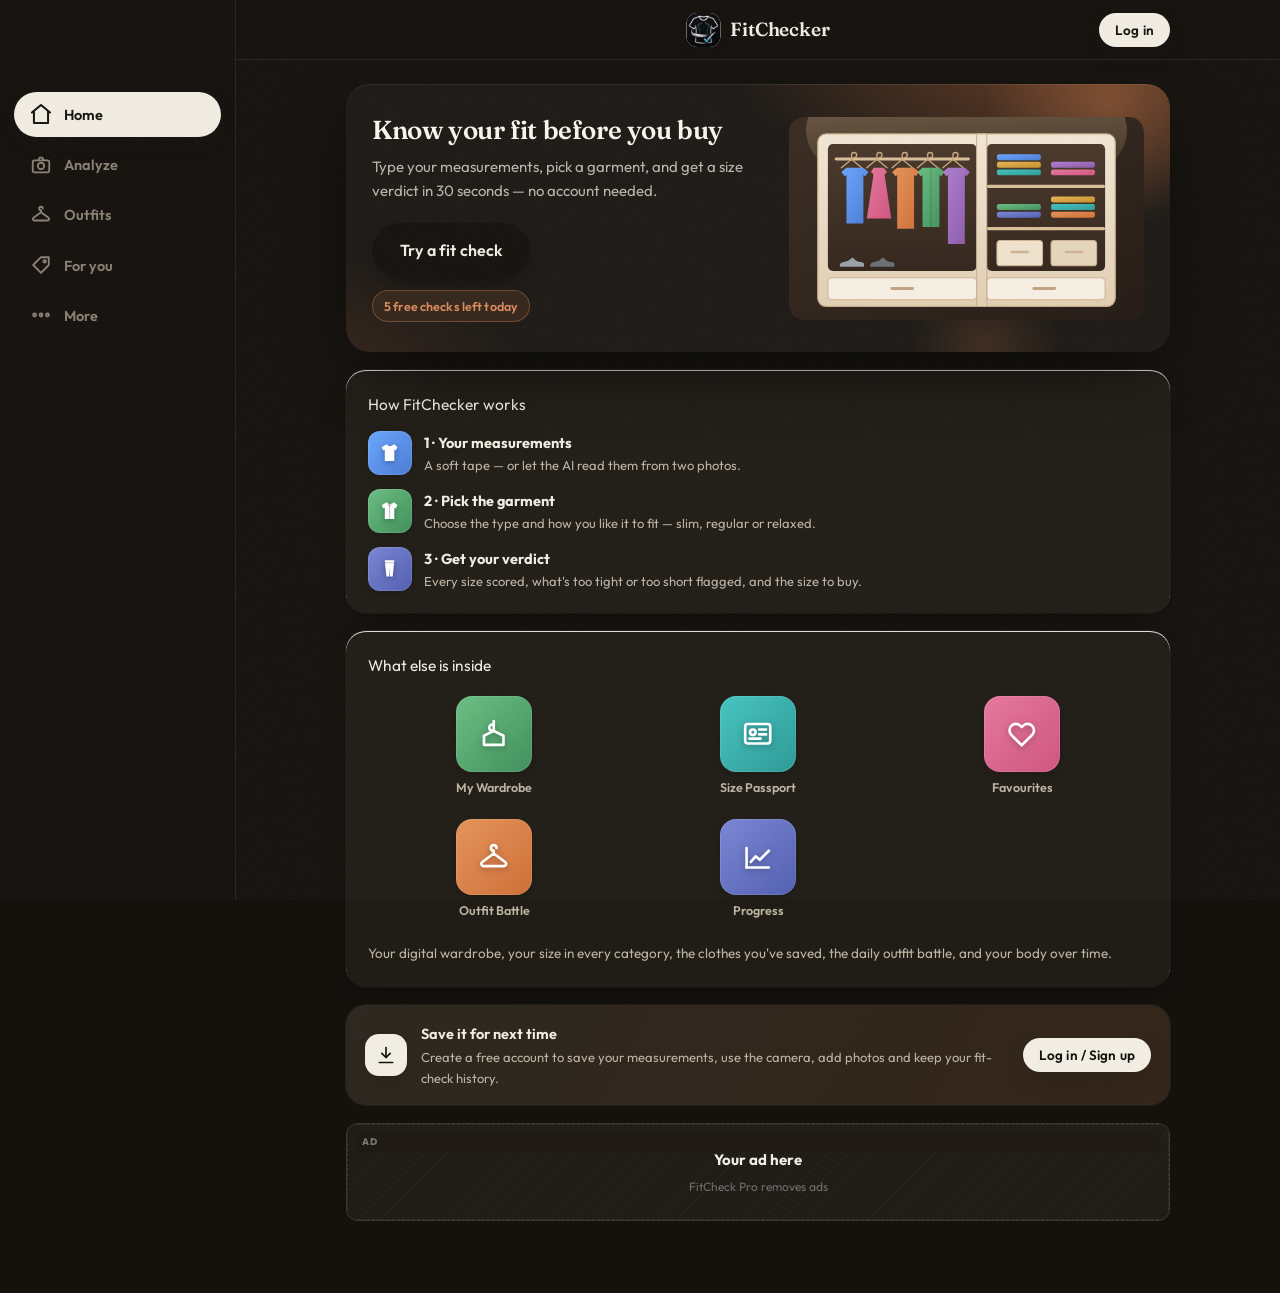
==== index.html @ 6cdf5006 "Add store, growth and body-scan layers (v63) Brings the previously uncommitted work under version co" ====
<!DOCTYPE html>
<html lang="en">
<head>
  <meta charset="UTF-8">
  <meta name="viewport" content="width=device-width, initial-scale=1, viewport-fit=cover">
  <script>
  /* One-time cache self-heal. A stale service worker can pin an old
     copy of the app; this clears every cache + unregisters the worker
     once per release tag, then reloads clean. Runs before anything else. */
  (function () {
    var TAG = 'fc-heal-63';
    try { if (localStorage.getItem('fc-heal') === TAG) return; } catch (e) { return; }
    var finish = function () {
      try { localStorage.setItem('fc-heal', TAG); } catch (e) {}
      location.reload();
    };
    var jobs = [];
    if (window.caches && caches.keys) {
      jobs.push(caches.keys().then(function (ks) {
        return Promise.all(ks.map(function (k) { return caches.delete(k); }));
      }));
    }
    if (navigator.serviceWorker && navigator.serviceWorker.getRegistrations) {
      jobs.push(navigator.serviceWorker.getRegistrations().then(function (rs) {
        return Promise.all(rs.map(function (r) { return r.unregister(); }));
      }));
    }
    if (jobs.length) { Promise.all(jobs).then(finish).catch(finish); }
    else { try { localStorage.setItem('fc-heal', TAG); } catch (e) {} }
  })();
  </script>
  <title>FitChecker — Know your fit before you buy</title>
  <meta name="description" content="Upload your measurements and a photo of any garment. FitChecker predicts how it will fit — too tight, too loose, too short — and recommends your best size.">
  <meta name="theme-color" content="#f5f1e9">
  <script>
  /* Theme init — runs before CSS so there is no flash. Stored choice is
     'system' | 'light' | 'dark'; system follows the OS setting live. */
  (function () {
    var KEY = 'fitcheck_theme';
    function sys() { return matchMedia('(prefers-color-scheme: dark)').matches ? 'dark' : 'light'; }
    function resolve(p) { return p === 'system' ? sys() : (p === 'light' ? 'light' : 'dark'); }
    function apply(p) {
      var r = resolve(p);
      document.documentElement.setAttribute('data-theme', r);
      var m = document.querySelector('meta[name="theme-color"]');
      if (m) m.setAttribute('content', r === 'dark' ? '#15120e' : '#f5f1e9');
    }
    try { apply(localStorage.getItem(KEY)); } catch (e) {}
    window.Theme = {
      get: function () { try { return localStorage.getItem(KEY) || 'dark'; } catch (e) { return 'dark'; } },
      set: function (p) { try { localStorage.setItem(KEY, p); } catch (e) {} apply(p); }
    };
    try { matchMedia('(prefers-color-scheme: dark)').addEventListener('change', function () {
      if (window.Theme.get() === 'system') apply('system');
    }); } catch (e) {}
  })();
  </script>
  <link rel="manifest" href="manifest.json">
  <link rel="icon" href="icons/icon-192.png" type="image/png">
  <link rel="apple-touch-icon" href="icons/apple-touch-icon.png">
  <link rel="preconnect" href="https://fonts.googleapis.com">
  <link rel="preconnect" href="https://fonts.gstatic.com" crossorigin>
  <link href="https://fonts.googleapis.com/css2?family=Fraunces:opsz,wght@9..144,500;9..144,600;9..144,700&family=Outfit:wght@400;500;600;700&display=swap" rel="stylesheet">
  <link rel="stylesheet" href="css/styles.css?v=63">
  <link rel="stylesheet" href="css/money.css?v=63">
</head>
<body>

  <div id="splash" aria-hidden="true">
    <div class="splash-inner">
      <span class="splash-mark">
        <img src="icons/apple-touch-icon.png" alt="" width="66" height="66">
      </span>
      <div class="splash-name" aria-label="FitChecker"><span class="l" style="--i:0">F</span><span class="l" style="--i:1">i</span><span class="l" style="--i:2">t</span><span class="l" style="--i:3">C</span><span class="l" style="--i:4">h</span><span class="l" style="--i:5">e</span><span class="l" style="--i:6">c</span><span class="l" style="--i:7">k</span><span class="l" style="--i:8">e</span><span class="l" style="--i:9">r</span></div>
      <div class="splash-line"></div>
      <div class="splash-tag">Know your fit before you buy</div>
    </div>
  </div>

  <div id="app">

    <header id="topbar" class="hidden">
      <div class="topbar-inner">
        <a href="#/home" class="brand">
          <span class="brand-mark" aria-hidden="true">
            <img src="icons/apple-touch-icon.png" alt="">
          </span>
          <span class="brand-name">FitChecker</span>
        </a>
        <div class="topbar-right">
          <span id="active-profile-chip" class="profile-chip hidden"></span>
          <button id="login-btn" class="btn btn-primary btn-sm hidden">Log in</button>
          <button id="logout-btn" class="icon-btn hidden" title="Log out" aria-label="Log out">
            <svg viewBox="0 0 24 24" fill="none" stroke="currentColor" stroke-width="2" stroke-linecap="round" stroke-linejoin="round"><path d="M9 21H5a2 2 0 0 1-2-2V5a2 2 0 0 1 2-2h4"/><path d="m16 17 5-5-5-5"/><path d="M21 12H9"/></svg>
          </button>
        </div>
      </div>
    </header>

    <main id="view" role="main"></main>

    <nav id="mainnav" class="hidden" aria-label="Main navigation">
      <a href="#/home" data-nav="home">
        <svg viewBox="0 0 24 24" fill="none" stroke="currentColor" stroke-width="2" stroke-linecap="round" stroke-linejoin="round"><path d="m3 10.5 9-7.5 9 7.5"/><path d="M5 9.5V21h14V9.5"/></svg>
        <span>Home</span>
      </a>
      <a href="#/analyze" data-nav="analyze">
        <svg viewBox="0 0 24 24" fill="none" stroke="currentColor" stroke-width="2" stroke-linecap="round" stroke-linejoin="round"><rect x="3" y="7" width="18" height="13" rx="2"/><path d="m9 7 1.5-3h3L15 7"/><circle cx="12" cy="13" r="3.5"/></svg>
        <span>Analyze</span>
      </a>
      <a href="#/outfits" data-nav="outfits">
        <svg viewBox="0 0 24 24" fill="none" stroke="currentColor" stroke-width="2" stroke-linecap="round" stroke-linejoin="round"><path d="M12 7a2 2 0 1 1 2-2"/><path d="M12 7v2"/><path d="m12 9 8.2 6.1a1.6 1.6 0 0 1-1 2.9H4.8a1.6 1.6 0 0 1-1-2.9L12 9Z"/></svg>
        <span>Outfits</span>
      </a>
      <a href="#/foryou" data-nav="foryou">
        <svg viewBox="0 0 24 24" fill="none" stroke="currentColor" stroke-width="2" stroke-linecap="round" stroke-linejoin="round"><path d="M3.5 12 12 3.5h8.5V12L12 20.5 3.5 12Z"/><circle cx="16" cy="8" r="1.4"/></svg>
        <span>For you</span>
      </a>
      <a href="#/more" data-nav="more">
        <svg viewBox="0 0 24 24" fill="none" stroke="currentColor" stroke-width="2" stroke-linecap="round" stroke-linejoin="round"><circle cx="5" cy="12" r="1.6"/><circle cx="12" cy="12" r="1.6"/><circle cx="19" cy="12" r="1.6"/></svg>
        <span>More</span>
      </a>
    </nav>

  </div>

  <div id="modal-root"></div>
  <div id="toast-root" aria-live="polite"></div>

  <script src="js/i18n.js?v=63"></script>
  <script src="js/storage.js?v=63"></script>
  <script src="js/auth.js?v=63"></script>
  <script src="js/fit-engine.js?v=63"></script>
  <script src="js/brands.js?v=63"></script>
  <script src="js/returns.js?v=63"></script>
  <script src="js/sizecharts.js?v=63"></script>
  <script src="js/camera.js?v=63"></script>
  <script src="js/body-scan.js?v=63"></script>
  <script src="js/wardrobe.js?v=63"></script>
  <script src="js/cloud.js?v=63"></script>
  <script src="js/recs.js?v=63"></script>
  <script src="js/style-ai.js?v=63"></script>
  <script src="js/colour-ai.js?v=63"></script>
  <script src="js/app-config.js?v=63"></script>
  <script src="js/account.js?v=63"></script>
  <script src="js/monetize.js?v=63"></script>
  <script src="js/affiliate.js?v=63"></script>
  <script src="js/backup.js?v=63"></script>
  <script src="js/family.js?v=63"></script>
  <script src="js/ads.js?v=63"></script>
  <script src="js/capture.js?v=63"></script>
  <script src="js/remind.js?v=63"></script>
  <script src="js/analytics.js?v=63"></script>
  <script src="js/app.js?v=63"></script>
</body>
</html>
---- css/styles.css ----
/* ============================================================
   FitChecker — “digital tailor’s atelier” design system
   Editorial luxury: warm parchment, warm ink, one copper accent,
   serif display type, film grain, spring motion.
   ============================================================ */

:root {
  /* warm neutrals — one gray family, tinted toward stone */
  --bg: #f5f1e9;
  --surface: #fffefb;
  --surface-2: #f1ece1;
  --border: #e5ddcd;
  --text: #1c1814;
  --text-2: #5c554a;
  --text-3: #978c7c;

  /* ink is the action color; copper is the single accent */
  --primary: #1c1814;
  --primary-dark: #000000;
  --primary-soft: #ece5d6;
  --accent: #b86436;
  --accent-soft: #f3e4d8;

  /* warm-tinted semantics */
  --good: #4a7c59;
  --good-soft: #e9f0e7;
  --warn: #b7791f;
  --warn-soft: #f7eedc;
  --bad: #b23b2e;
  --bad-soft: #f8e7e3;
  --info: #5b6b8c;
  --info-soft: #e9edf4;

  --radius: 20px;
  --radius-sm: 12px;
  --shadow: 0 1px 2px rgba(64, 50, 32, .05), 0 10px 30px -12px rgba(64, 50, 32, .12);
  --shadow-lg: 0 24px 70px -18px rgba(50, 38, 22, .3);
  --ring: 0 0 0 1px rgba(28, 24, 20, .05);

  --nav-h: 64px;
  --topbar-h: 60px;

  --font: 'Outfit', -apple-system, BlinkMacSystemFont, 'Segoe UI', sans-serif;
  --font-display: 'Fraunces', 'Iowan Old Style', Georgia, serif;

  --ease-out: cubic-bezier(.32, .72, 0, 1);
  --ease-spring: cubic-bezier(.34, 1.56, .64, 1);
  --ease-exit: cubic-bezier(.7, 0, .2, 1);
}

* { box-sizing: border-box; margin: 0; padding: 0; }

html { -webkit-text-size-adjust: 100%; scroll-behavior: smooth; }

body {
  font-family: var(--font);
  background: var(--bg);
  color: var(--text);
  font-size: 15.5px;
  line-height: 1.6;
  min-height: 100dvh;
  -webkit-font-smoothing: antialiased;
}

/* film grain — fixed, over everything, never intercepts input */
body::after {
  content: '';
  position: fixed;
  inset: 0;
  z-index: 2000;
  pointer-events: none;
  opacity: .05;
  background-image: url("data:image/svg+xml,%3Csvg xmlns='http://www.w3.org/2000/svg' width='160' height='160'%3E%3Cfilter id='n'%3E%3CfeTurbulence type='fractalNoise' baseFrequency='0.9' numOctaves='2'/%3E%3C/filter%3E%3Crect width='100%25' height='100%25' filter='url(%23n)'/%3E%3C/svg%3E");
}

.hidden { display: none !important; }

img { max-width: 100%; display: block; }

button { font-family: inherit; cursor: pointer; }
input, select, textarea { font-family: inherit; font-size: 16px; }
a { color: var(--text); text-decoration: none; }

h1, h2 {
  font-family: var(--font-display);
  font-weight: 600;
  letter-spacing: -.015em;
  text-wrap: balance;
}
h1 { font-size: 27px; line-height: 1.2; }
h2 { font-size: 20px; line-height: 1.25; }
h3 { font-size: 16px; font-weight: 650; letter-spacing: -.01em; }

.muted { color: var(--text-2); }
.small { font-size: 13.5px; }

/* ---------- App layout ---------- */

#app { min-height: 100dvh; }

#view {
  max-width: 720px;
  margin: 0 auto;
  padding: 24px 18px calc(var(--nav-h) + 36px);
}

body.authed #view { padding-top: calc(var(--topbar-h) + 24px); }

/* ---------- Top bar ---------- */

#topbar {
  position: fixed;
  top: 0; left: 0; right: 0;
  height: var(--topbar-h);
  background: rgba(245, 241, 233, .82);
  backdrop-filter: blur(14px);
  -webkit-backdrop-filter: blur(14px);
  border-bottom: 1px solid rgba(28, 24, 20, .07);
  z-index: 40;
}

.topbar-inner {
  max-width: 720px;
  margin: 0 auto;
  height: 100%;
  padding: 0 18px;
  display: flex;
  align-items: center;
  justify-content: space-between;
}

.brand { display: flex; align-items: center; gap: 10px; color: var(--text); }
.brand-mark {
  width: 34px; height: 34px;
  border-radius: 11px;
  background: var(--text);
  color: var(--bg);
  display: grid; place-items: center;
  box-shadow: inset 0 1px 1px rgba(255, 255, 255, .18), 0 4px 12px -4px rgba(28, 24, 20, .4);
}
.brand-mark svg { width: 19px; height: 19px; }
.brand-mark { overflow: hidden; }
.brand-mark img { width: 100%; height: 100%; object-fit: cover; display: block; }
.brand-name {
  font-family: var(--font-display);
  font-weight: 600;
  font-size: 19px;
  letter-spacing: -.01em;
}

.topbar-right { display: flex; align-items: center; gap: 10px; }

/* Guest header: on a phone the brand sat lonely in the far-left corner with
   a big empty gap to "Log in" on the right. Centre the wordmark so it reads
   as intentional; login stays reachable on the right. Guest = signed out. */
body.guest .topbar-inner { position: relative; justify-content: flex-end; }
body.guest .brand {
  position: absolute; left: 50%; top: 50%;
  transform: translate(-50%, -50%);
}

.profile-chip {
  background: var(--primary-soft);
  color: var(--text);
  font-size: 12.5px;
  font-weight: 600;
  letter-spacing: .01em;
  padding: 6px 13px;
  border-radius: 999px;
  box-shadow: var(--ring);
  max-width: 160px;
  overflow: hidden;
  text-overflow: ellipsis;
  white-space: nowrap;
}

.icon-btn {
  width: 38px; height: 38px;
  border-radius: 999px;
  border: 1px solid var(--border);
  background: var(--surface);
  color: var(--text-2);
  display: grid; place-items: center;
  transition: background .25s var(--ease-out), transform .25s var(--ease-out);
}
.icon-btn:hover { background: var(--surface-2); transform: translateY(-1px); }
.icon-btn:active { transform: scale(.94); }
.icon-btn svg { width: 18px; height: 18px; }

/* ---------- Bottom nav (mobile) ---------- */

#mainnav {
  position: fixed;
  bottom: 0; left: 0; right: 0;
  height: calc(var(--nav-h) + env(safe-area-inset-bottom, 0px));
  padding-bottom: env(safe-area-inset-bottom, 0px);
  background: rgba(255, 254, 251, .86);
  backdrop-filter: blur(14px);
  -webkit-backdrop-filter: blur(14px);
  border-top: 1px solid rgba(28, 24, 20, .07);
  display: flex;
  z-index: 40;
}

#mainnav a {
  flex: 1;
  display: flex;
  flex-direction: column;
  align-items: center;
  justify-content: center;
  gap: 3px;
  color: var(--text-3);
  font-size: 10.5px;
  font-weight: 600;
  letter-spacing: .03em;
  transition: color .25s var(--ease-out);
}
#mainnav a svg { width: 22px; height: 22px; }
#mainnav a.active { color: var(--text); }

/* ---------- Desktop layout ---------- */

@media (min-width: 960px) {
  /* sidebar + topbar are fixed, so reserve their space with padding —
     content then centers itself in what's left at any width/zoom */
  body.authed #app { padding-left: 236px; }
  body.authed #topbar { left: 236px; }
  body.authed .topbar-inner { max-width: 860px; }
  body.authed #view { max-width: 860px; padding-bottom: 56px; }

  body.authed #mainnav {
    top: 0; bottom: 0; left: 0; right: auto;
    width: 236px; height: auto;
    flex-direction: column;
    justify-content: flex-start;
    border-top: none;
    border-right: 1px solid rgba(28, 24, 20, .07);
    background: transparent;
    backdrop-filter: none;
    -webkit-backdrop-filter: none;
    padding: 92px 14px 16px;
    gap: 5px;
  }
  body.authed #mainnav a {
    flex: 0 0 auto;
    flex-direction: row;
    justify-content: flex-start;
    gap: 12px;
    font-size: 14.5px;
    letter-spacing: 0;
    padding: 11px 16px;
    border-radius: 999px;
    transition: color .25s var(--ease-out), background .25s var(--ease-out), transform .25s var(--ease-out);
  }
  body.authed #mainnav a.active {
    background: var(--text);
    color: var(--bg);
    box-shadow: 0 8px 20px -8px rgba(28, 24, 20, .5);
  }
  body.authed #mainnav a:hover:not(.active) { background: var(--primary-soft); color: var(--text); transform: translateX(2px); }
}

/* ---------- Cards ---------- */

.card {
  background: var(--surface);
  border: none;
  border-radius: var(--radius);
  box-shadow: var(--ring), var(--shadow), inset 0 1px 0 rgba(255, 255, 255, .85);
  padding: 22px;
  margin-bottom: 18px;
}

.card-title {
  display: flex;
  align-items: center;
  justify-content: space-between;
  margin-bottom: 14px;
}

.section-label {
  font-size: 11px;
  font-weight: 650;
  text-transform: uppercase;
  letter-spacing: .18em;
  color: var(--accent);
  margin-bottom: 10px;
}

/* ---------- Buttons ---------- */

.btn {
  display: inline-flex;
  align-items: center;
  justify-content: center;
  gap: 8px;
  border-radius: 999px;
  border: 1px solid transparent;
  font-weight: 600;
  font-size: 15px;
  letter-spacing: .01em;
  padding: 11px 22px;
  text-decoration: none;
  transition: background .3s var(--ease-out), color .3s var(--ease-out),
              border-color .3s var(--ease-out), box-shadow .3s var(--ease-out),
              transform .3s var(--ease-spring);
}
.btn:active { transform: scale(.97); }

.btn-primary {
  background: var(--text);
  color: var(--bg);
  box-shadow: inset 0 1px 0 rgba(255, 255, 255, .14), 0 10px 24px -10px rgba(28, 24, 20, .55);
}
.btn-primary:hover {
  background: var(--primary-dark);
  transform: translateY(-1px);
  box-shadow: inset 0 1px 0 rgba(255, 255, 255, .14), 0 16px 32px -12px rgba(28, 24, 20, .6);
}
.btn-primary:active { transform: scale(.97); }

.btn-secondary {
  background: var(--surface);
  color: var(--text);
  border-color: var(--border);
}
.btn-secondary:hover { background: var(--surface-2); border-color: #d5cbb7; }

.btn-danger { background: var(--bad-soft); color: var(--bad); }
.btn-danger:hover { background: #f2d8d2; }

.btn-ghost { background: transparent; color: var(--text); padding: 8px 14px; }
.btn-ghost:hover { background: var(--primary-soft); }

.btn-block { width: 100%; }
.btn-lg { padding: 15px 28px; font-size: 16px; }
.btn-sm { padding: 7px 15px; font-size: 13.5px; }
.btn svg { width: 18px; height: 18px; }

.btn-row { display: flex; gap: 10px; flex-wrap: wrap; }

/* ---------- Forms ---------- */

.field { margin-bottom: 15px; }

.field label {
  display: block;
  font-size: 13.5px;
  font-weight: 600;
  margin-bottom: 6px;
  color: var(--text);
}
.field .hint { font-size: 12.5px; color: var(--text-3); margin-top: 4px; }
.req { color: var(--bad); }

.input, select.input, textarea.input {
  width: 100%;
  padding: 11px 15px;
  border: 1px solid var(--border);
  border-radius: var(--radius-sm);
  background: var(--surface);
  color: var(--text);
  outline: none;
  transition: border-color .25s var(--ease-out), box-shadow .25s var(--ease-out);
}
.input:focus {
  border-color: var(--text);
  box-shadow: 0 0 0 3px rgba(28, 24, 20, .08);
}
textarea.input { resize: vertical; min-height: 76px; }

/* block, not inline: an inline wrapper is an unreliable containing
   block for the absolutely-positioned unit label */
.input-suffix { position: relative; display: block; }
.input-suffix .input { padding-right: 48px; }
.input-suffix .suffix {
  position: absolute;
  right: 15px; top: 50%;
  transform: translateY(-50%);
  color: var(--text-3);
  font-size: 13px;
  font-weight: 600;
  letter-spacing: .04em;
  pointer-events: none;
}

/* hide native number spinners — they collide with the unit label */
.input-suffix input::-webkit-outer-spin-button,
.input-suffix input::-webkit-inner-spin-button { -webkit-appearance: none; margin: 0; }
.input-suffix input[type="number"] { -moz-appearance: textfield; appearance: textfield; }

.form-grid {
  display: grid;
  grid-template-columns: 1fr 1fr;
  gap: 0 14px;
}
.form-grid .span-2 { grid-column: span 2; }
@media (max-width: 480px) {
  .form-grid { grid-template-columns: 1fr; }
  .form-grid .span-2 { grid-column: span 1; }
}

/* ---------- Chips (selectable pills) ---------- */

.chip-row { display: flex; flex-wrap: wrap; gap: 8px; }

.chip {
  border: 1px solid var(--border);
  background: var(--surface);
  color: var(--text-2);
  border-radius: 999px;
  padding: 8px 17px;
  font-size: 14px;
  font-weight: 600;
  transition: background .25s var(--ease-out), color .25s var(--ease-out),
              border-color .25s var(--ease-out), transform .25s var(--ease-spring),
              box-shadow .25s var(--ease-out);
}
.chip:hover { border-color: var(--text-3); color: var(--text); transform: translateY(-1px); }
.chip.selected {
  border-color: var(--text);
  background: var(--text);
  color: var(--bg);
  box-shadow: 0 8px 18px -8px rgba(28, 24, 20, .5);
}
@keyframes chipPop { 50% { transform: scale(1.06); } }
.chip.selected { animation: chipPop .28s var(--ease-spring); }

/* ---------- Auth screen ---------- */

.auth-wrap {
  min-height: 100dvh;
  display: flex;
  flex-direction: column;
  align-items: center;
  justify-content: center;
  padding: 32px 16px;
  background:
    radial-gradient(820px 460px at 82% -12%, rgba(184, 100, 54, .12), transparent 62%),
    radial-gradient(700px 420px at 4% 112%, rgba(151, 140, 124, .14), transparent 60%),
    var(--bg);
}

.auth-hero { text-align: center; margin-bottom: 28px; }
.auth-hero .brand-mark {
  width: 60px; height: 60px;
  border-radius: 19px;
  margin: 0 auto 16px;
}
.auth-hero .brand-mark svg { width: 32px; height: 32px; }
.auth-hero h1 { font-size: 32px; }
.auth-hero p { color: var(--text-2); margin-top: 8px; max-width: 380px; }

.auth-card {
  width: 100%;
  max-width: 430px;
  background: var(--surface);
  border-radius: 24px;
  box-shadow: var(--ring), var(--shadow-lg), inset 0 1px 0 rgba(255, 255, 255, .9);
  padding: 28px;
}

.auth-tabs {
  display: grid;
  grid-template-columns: 1fr 1fr;
  gap: 6px;
  background: var(--surface-2);
  border-radius: 999px;
  padding: 5px;
  margin-bottom: 22px;
}
.auth-tabs button {
  border: none;
  background: transparent;
  padding: 9px;
  border-radius: 999px;
  font-weight: 600;
  font-size: 14.5px;
  color: var(--text-2);
  transition: background .3s var(--ease-out), color .3s var(--ease-out), box-shadow .3s var(--ease-out);
}
.auth-tabs button.active {
  background: var(--surface);
  color: var(--text);
  box-shadow: var(--ring), 0 3px 10px -3px rgba(64, 50, 32, .18);
}

.auth-footnote { margin-top: 18px; text-align: center; font-size: 12.5px; color: var(--text-3); }

/* ---------- Home ---------- */

.hero-cta {
  position: relative;
  overflow: hidden;
  color: #f5f1e9;
  border: none;
  border-radius: 24px;
  padding: 30px 26px;
  margin-bottom: 18px;
  background:
    radial-gradient(560px 300px at 88% -20%, rgba(184, 100, 54, .5), transparent 62%),
    radial-gradient(420px 260px at -8% 118%, rgba(184, 100, 54, .22), transparent 58%),
    #1d1915;
  box-shadow: var(--shadow-lg), inset 0 1px 0 rgba(255, 255, 255, .08);
}
.hero-cta h2 {
  color: #f8f5ee;
  font-size: 26px;
  margin-bottom: 8px;
  text-wrap: balance;
}
.hero-cta p { color: rgba(245, 241, 233, .72); font-size: 15px; margin-bottom: 20px; max-width: 46ch; }
.hero-cta .btn { background: var(--bg); color: var(--text); border: none; box-shadow: 0 10px 26px -10px rgba(0, 0, 0, .55); }
.hero-cta .btn:hover { background: #fff; transform: translateY(-1px); }

/* slow copper ember drifting in the hero */
.hero-cta::before {
  content: '';
  position: absolute;
  width: 260px; height: 260px;
  top: -110px; right: -70px;
  border-radius: 50%;
  background: radial-gradient(circle, rgba(214, 128, 78, .34), transparent 68%);
  pointer-events: none;
  animation: drift 9s ease-in-out infinite;
}
.hero-cta::after {
  content: '';
  position: absolute;
  width: 150px; height: 150px;
  bottom: -70px; right: 110px;
  border-radius: 50%;
  background: radial-gradient(circle, rgba(214, 128, 78, .18), transparent 70%);
  pointer-events: none;
  animation: drift 12s ease-in-out infinite reverse;
}
@keyframes drift { 50% { transform: translate(-16px, 12px) scale(1.12); } }
.hero-cta > * { position: relative; z-index: 1; }

.stat-row { display: grid; grid-template-columns: repeat(3, 1fr); gap: 12px; margin-bottom: 18px; }
.stat {
  background: var(--surface);
  border-radius: var(--radius);
  box-shadow: var(--ring), inset 0 1px 0 rgba(255, 255, 255, .85);
  padding: 16px 14px;
  text-align: center;
  transition: transform .3s var(--ease-spring), box-shadow .3s var(--ease-out);
}
.stat:hover { transform: translateY(-3px); box-shadow: var(--ring), var(--shadow); }
.stat .num {
  font-size: 24px;
  font-weight: 700;
  letter-spacing: -.02em;
  font-variant-numeric: tabular-nums;
}
.stat .lbl { font-size: 11.5px; color: var(--text-3); font-weight: 600; letter-spacing: .06em; text-transform: uppercase; }

/* ---------- List rows ---------- */

.row-list { display: flex; flex-direction: column; gap: 10px; }

.list-row {
  display: flex;
  align-items: center;
  gap: 14px;
  background: var(--surface);
  border: 1px solid transparent;
  border-radius: var(--radius);
  box-shadow: var(--ring);
  padding: 13px 16px;
  cursor: pointer;
  text-align: left;
  width: 100%;
  transition: transform .3s var(--ease-spring), box-shadow .3s var(--ease-out),
              border-color .3s var(--ease-out), background .3s var(--ease-out);
}
.list-row:hover { border-color: #d5cbb7; }
.list-row[role="button"]:hover {
  transform: translateY(-2px);
  box-shadow: var(--ring), 0 12px 26px -10px rgba(64, 50, 32, .18);
}

.row-thumb {
  width: 52px; height: 52px;
  border-radius: 14px;
  background: var(--surface-2);
  overflow: hidden;
  flex-shrink: 0;
  display: grid; place-items: center;
  color: var(--text-3);
  box-shadow: inset 0 0 0 1px rgba(28, 24, 20, .05);
}
.row-thumb img { width: 100%; height: 100%; object-fit: cover; }
.row-thumb svg { width: 24px; height: 24px; }

/* category garment thumbnails on the For You rows — always present, one
   colour per garment type so the list feels lively and shoppable */
.rec-thumb { box-shadow: none; color: #fff; position: relative; }
.rec-thumb svg { width: 30px; height: 30px; filter: drop-shadow(0 2px 4px rgba(0,0,0,.22)); }
/* the brand's real product image sits over the tile once it loads */
.rec-thumb .rec-img { position: absolute; inset: 0; width: 100%; height: 100%; object-fit: cover; }
.g-tshirt { background: linear-gradient(135deg, #6aa8ff, #4b7bd6); }
.g-shirt  { background: linear-gradient(135deg, #45c4c0, #2c9a97); }
.g-hoodie { background: linear-gradient(135deg, #e6935a, #cf6f36); }
.g-jacket { background: linear-gradient(135deg, #6bbf82, #3f8f5b); }
.g-dress  { background: linear-gradient(135deg, #e7789b, #cf5480); }
.g-jeans  { background: linear-gradient(135deg, #7a86d6, #515fb0); }
.g-shorts { background: linear-gradient(135deg, #e6b455, #c8912a); }
.g-skirt  { background: linear-gradient(135deg, #b07fd0, #8a5aa8); }

.row-main { flex: 1; min-width: 0; }
/* display:block is required — text-overflow:ellipsis is ignored on inline
   spans, so without it a long name overflows onto the brand badge/heart
   on narrow phones instead of truncating. */
.row-main .title { display: block; font-weight: 600; font-size: 15px; white-space: nowrap; overflow: hidden; text-overflow: ellipsis; }
.row-main .sub { display: block; font-size: 13px; color: var(--text-2); white-space: nowrap; overflow: hidden; text-overflow: ellipsis; }

.score-pill {
  font-size: 13px;
  font-weight: 700;
  font-variant-numeric: tabular-nums;
  border-radius: 999px;
  padding: 4px 12px;
  flex-shrink: 0;
}
.score-pill.s-good { background: var(--good-soft); color: var(--good); }
.score-pill.s-warn { background: var(--warn-soft); color: var(--warn); }
.score-pill.s-bad  { background: var(--bad-soft); color: var(--bad); }

.badge {
  font-size: 11px;
  font-weight: 650;
  letter-spacing: .06em;
  text-transform: uppercase;
  border-radius: 6px;
  padding: 3px 9px;
  background: var(--accent-soft);
  color: var(--accent);
}

/* ---------- Wizard steps ---------- */

.steps {
  display: flex;
  align-items: center;
  gap: 8px;
  margin-bottom: 22px;
}
.steps .step {
  display: flex;
  align-items: center;
  gap: 8px;
  font-size: 13px;
  font-weight: 600;
  color: var(--text-3);
}
.steps .dot {
  width: 27px; height: 27px;
  border-radius: 50%;
  display: grid; place-items: center;
  background: var(--surface);
  border: 1px solid var(--border);
  font-size: 12.5px;
  font-weight: 700;
  font-variant-numeric: tabular-nums;
  transition: background .3s var(--ease-out), border-color .3s var(--ease-out), color .3s var(--ease-out);
}
.steps .step.active { color: var(--text); }
.steps .step.active .dot { background: var(--text); border-color: var(--text); color: var(--bg); }
.steps .step.done .dot { background: var(--good-soft); border-color: var(--good); color: var(--good); }
.steps .bar { flex: 1; height: 1.5px; background: var(--border); border-radius: 2px; min-width: 12px; }

@keyframes stepPulse {
  0%, 100% { box-shadow: 0 0 0 0 rgba(28, 24, 20, .3); }
  50% { box-shadow: 0 0 0 6px rgba(28, 24, 20, 0); }
}
.steps .step.active .dot { animation: stepPulse 2.2s var(--ease-out) infinite; }

/* ---------- Photo picker ---------- */

.photo-grid { display: grid; grid-template-columns: 1fr 1fr; gap: 12px; }
@media (max-width: 440px) { .photo-grid { grid-template-columns: 1fr; } }

.photo-slot {
  border: 1.5px dashed #d8cfbc;
  border-radius: var(--radius);
  background: var(--surface-2);
  padding: 15px;
  text-align: center;
  transition: border-color .3s var(--ease-out), background .3s var(--ease-out);
}
.photo-slot:hover { border-color: var(--accent); background: var(--accent-soft); }
.photo-slot .slot-label { font-size: 13.5px; font-weight: 600; margin-bottom: 10px; }
.photo-slot .thumb {
  width: 100%; height: 170px;
  border-radius: var(--radius-sm);
  object-fit: cover;
  margin-bottom: 10px;
  background: #e9e2d3;
}
.photo-slot .placeholder {
  height: 110px;
  display: grid; place-items: center;
  color: var(--text-3);
  margin-bottom: 10px;
}
.photo-slot .placeholder svg { width: 34px; height: 34px; }
.photo-slot .btn-row { justify-content: center; }

/* ---------- Results ---------- */

.result-head {
  display: flex;
  align-items: center;
  gap: 22px;
  flex-wrap: wrap;
}

.score-ring { position: relative; width: 118px; height: 118px; flex-shrink: 0; }
.score-ring svg { transform: rotate(-90deg); }
.score-ring .ring-bg { stroke: var(--surface-2); }
.score-ring .ring-val { transition: stroke-dashoffset 1s var(--ease-out); stroke-linecap: round; }
.score-ring .ring-center {
  position: absolute; inset: 0;
  display: flex; flex-direction: column;
  align-items: center; justify-content: center;
}
.score-ring .ring-num {
  font-size: 31px;
  font-weight: 700;
  letter-spacing: -.03em;
  line-height: 1;
  font-variant-numeric: tabular-nums;
}
.score-ring .ring-cap { font-size: 10.5px; color: var(--text-3); font-weight: 600; letter-spacing: .1em; text-transform: uppercase; margin-top: 4px; }

.verdict-line {
  font-family: var(--font-display);
  font-size: 22px;
  font-weight: 600;
  letter-spacing: -.01em;
  text-wrap: balance;
}

.reco-banner {
  border-radius: var(--radius-sm);
  padding: 13px 16px;
  font-size: 14.5px;
  font-weight: 500;
  margin-top: 14px;
  display: flex;
  gap: 10px;
  align-items: flex-start;
}
.reco-banner.good { background: var(--good-soft); color: #2f4f38; }
.reco-banner.warn { background: var(--warn-soft); color: #6b4a13; }
.reco-banner svg { width: 19px; height: 19px; flex-shrink: 0; margin-top: 2px; }

.zone-list { display: flex; flex-direction: column; gap: 10px; }

.zone-card {
  display: flex;
  gap: 13px;
  padding: 13px 16px;
  border-radius: var(--radius-sm);
  background: var(--surface);
  box-shadow: var(--ring);
}
.zone-dot {
  width: 11px; height: 11px;
  border-radius: 50%;
  flex-shrink: 0;
  margin-top: 6px;
}
.zone-dot.good  { background: var(--good); }
.zone-dot.tight { background: var(--bad); }
.zone-dot.loose { background: var(--warn); }
.zone-dot.short, .zone-dot.long { background: var(--info); }
.zone-dot.info  { background: var(--text-3); }

@keyframes dotIn { from { transform: scale(0); } 70% { transform: scale(1.25); } }
.zone-card .zone-dot, .legend-item .zone-dot { animation: dotIn .45s var(--ease-spring) backwards; }

.zone-body { flex: 1; }
.zone-name { font-weight: 650; font-size: 14px; display: flex; justify-content: space-between; gap: 8px; }
.zone-status { font-size: 11px; font-weight: 700; text-transform: uppercase; letter-spacing: .09em; }
.zone-status.good  { color: var(--good); }
.zone-status.tight { color: var(--bad); }
.zone-status.loose { color: var(--warn); }
.zone-status.short, .zone-status.long { color: var(--info); }
.zone-status.info  { color: var(--text-3); }
.zone-msg { font-size: 13.5px; color: var(--text-2); margin-top: 2px; }

/* fit map */
.fitmap-wrap { display: flex; gap: 18px; align-items: center; flex-wrap: wrap; justify-content: center; }
.fitmap-svg { flex-shrink: 0; }
.fitmap-legend { display: flex; flex-direction: column; gap: 8px; min-width: 180px; }
.legend-item { display: flex; align-items: center; gap: 9px; font-size: 13.5px; font-weight: 500; }

/* size table */
.size-table { width: 100%; border-collapse: collapse; }
.size-table th {
  text-align: left;
  font-size: 11px;
  text-transform: uppercase;
  letter-spacing: .12em;
  color: var(--text-3);
  padding: 8px 10px;
  border-bottom: 1px solid var(--border);
}
.size-table td {
  padding: 10px;
  border-bottom: 1px solid var(--surface-2);
  font-size: 14.5px;
  font-variant-numeric: tabular-nums;
}
.size-table tr.best-row td { background: var(--good-soft); }
.size-table tr.picked-row td:first-child { font-weight: 700; }
.bar-track {
  height: 6px;
  background: var(--surface-2);
  border-radius: 4px;
  overflow: hidden;
  min-width: 70px;
}
.bar-fill { height: 100%; border-radius: 4px; }
@keyframes barGrow { from { width: 0; } }
.bar-fill { animation: barGrow 1s var(--ease-out) both; }

.photo-pair { display: flex; gap: 12px; }
.photo-pair figure { flex: 1; text-align: center; }
.photo-pair img {
  width: 100%; height: 210px;
  object-fit: cover;
  border-radius: var(--radius-sm);
  background: var(--surface-2);
  box-shadow: var(--ring);
}
.photo-pair figcaption { font-size: 12.5px; color: var(--text-3); margin-top: 7px; font-weight: 600; }

.conf-track { height: 7px; background: var(--surface-2); border-radius: 5px; overflow: hidden; margin-top: 8px; }
.conf-fill { height: 100%; background: var(--accent); border-radius: 5px; animation: barGrow 1.2s var(--ease-out) both; }

/* ---------- Empty states ---------- */

.empty {
  text-align: center;
  padding: 48px 20px;
  color: var(--text-2);
}
.empty svg { width: 46px; height: 46px; color: var(--text-3); margin: 0 auto 14px; }
.empty h3 { margin-bottom: 6px; color: var(--text); }
.empty p { font-size: 14px; margin-bottom: 18px; }

/* ---------- Modal ---------- */

.modal-overlay {
  position: fixed; inset: 0;
  background: rgba(28, 22, 16, .45);
  backdrop-filter: blur(6px);
  -webkit-backdrop-filter: blur(6px);
  display: flex;
  align-items: center;
  justify-content: center;
  padding: 20px;
  z-index: 100;
  animation: fadeIn .25s var(--ease-out);
}
.modal {
  background: var(--surface);
  border-radius: 22px;
  box-shadow: var(--shadow-lg), inset 0 1px 0 rgba(255, 255, 255, .9);
  width: 100%;
  max-width: 430px;
  padding: 26px;
  animation: modalIn .4s var(--ease-spring);
}
.modal h3 { margin-bottom: 8px; font-family: var(--font-display); font-size: 19px; font-weight: 600; }
.modal p { color: var(--text-2); font-size: 14.5px; margin-bottom: 20px; }
.modal .btn-row { justify-content: flex-end; }

.camera-modal { max-width: 560px; padding: 18px; }
.camera-modal video {
  width: 100%;
  border-radius: var(--radius-sm);
  background: #17130f;
  max-height: 60vh;
  object-fit: contain;
}
.camera-modal .cam-controls { display: flex; justify-content: center; gap: 12px; margin-top: 14px; }
.cam-error { text-align: center; padding: 30px 10px; color: var(--text-2); }

/* ---------- AI body scan ---------- */

.scan-cta {
  display: flex;
  align-items: center;
  gap: 12px;
  padding: 14px 16px;
  margin-bottom: 18px;
  background: var(--accent-soft);
  border: 1px dashed var(--accent);
  border-radius: var(--radius-sm);
}
.scan-cta-icon {
  flex: 0 0 auto;
  width: 38px; height: 38px;
  display: grid; place-items: center;
  background: var(--surface);
  border-radius: 50%;
  color: var(--accent);
  box-shadow: var(--shadow);
}
.scan-cta-icon svg { width: 22px; height: 22px; }
.scan-cta-text { flex: 1; min-width: 0; }
.scan-cta-title { font-weight: 600; font-size: 14.5px; }
.scan-cta-sub { font-size: 12.5px; color: var(--text-2); }
.scan-cta .btn { flex: 0 0 auto; }

.scan-modal { max-width: 480px; max-height: 88vh; overflow-y: auto; }

.scan-tips { display: flex; flex-direction: column; gap: 14px; margin-bottom: 22px; }
.scan-tip {
  display: flex; gap: 12px; align-items: flex-start;
  font-size: 14px; color: var(--text-2); line-height: 1.5;
}
.scan-tip b { color: var(--text); font-weight: 600; }
.scan-tip-ico {
  flex: 0 0 auto;
  width: 30px; height: 30px;
  display: grid; place-items: center;
  font-size: 16px;
  background: var(--accent-soft);
  border-radius: 9px;
}

/* ---------- More menu ---------- */

.menu-list { display: flex; flex-direction: column; }
.menu-row {
  display: flex; align-items: center; gap: 14px;
  padding: 14px 4px;
  border-bottom: 1px solid var(--border);
  color: var(--text);
  text-decoration: none;
  transition: background .2s var(--ease-out);
}
.menu-row:last-child { border-bottom: none; }
.menu-row:active { background: var(--primary-soft); }
.menu-ico {
  flex: 0 0 auto;
  width: 40px; height: 40px;
  display: grid; place-items: center;
  background: var(--primary-soft);
  border-radius: 12px;
  color: var(--text);
}
.menu-ico svg { width: 21px; height: 21px; }
.menu-text { flex: 1; display: flex; flex-direction: column; gap: 2px; min-width: 0; }
.menu-label { font-weight: 600; font-size: 15.5px; }
.menu-sub { font-size: 12.5px; color: var(--text-3); }
.menu-chev { width: 18px; height: 18px; color: var(--text-3); flex: 0 0 auto; }
@media (hover: hover) {
  .menu-row:hover { background: var(--primary-soft); }
}

.scan-drop {
  display: flex; flex-direction: column; align-items: center; justify-content: center; gap: 10px;
  padding: 34px 16px;
  margin-bottom: 18px;
  border: 1.5px dashed var(--border);
  border-radius: var(--radius-sm);
  background: var(--bg);
  color: var(--text-2);
  font-size: 13.5px;
  text-align: center;
}
.scan-drop svg { width: 40px; height: 40px; opacity: .55; }

.scan-preview {
  display: block;
  width: 100%;
  max-height: 46vh;
  object-fit: contain;
  border-radius: var(--radius-sm);
  background: #17130f;
  margin-bottom: 18px;
}

.scan-progress { display: flex; flex-direction: column; align-items: center; gap: 16px; padding: 34px 0 26px; }
.scan-spinner {
  width: 42px; height: 42px;
  border-radius: 50%;
  border: 3px solid var(--primary-soft);
  border-top-color: var(--accent);
  animation: scanSpin .8s linear infinite;
}
@keyframes scanSpin { to { transform: rotate(360deg); } }
.scan-progress-msg { color: var(--text-2); font-size: 14.5px; }

.scan-canvas {
  display: block;
  width: 100%;
  max-height: 42vh;
  object-fit: contain;
  border-radius: var(--radius-sm);
  background: #17130f;
  margin-bottom: 16px;
}

.scan-rows { display: flex; flex-direction: column; }
.scan-row {
  display: flex; align-items: center; gap: 10px;
  padding: 9px 2px;
  border-bottom: 1px solid var(--border);
  font-size: 14px;
}
.scan-row:last-child { border-bottom: none; }
.scan-row-label { flex: 1; }
.scan-row-val { font-weight: 600; font-variant-numeric: tabular-nums; }
.scan-chip {
  font-size: 10.5px; font-weight: 600; letter-spacing: .04em; text-transform: uppercase;
  padding: 3px 8px; border-radius: 999px;
}
.scan-chip.ok  { background: var(--good-soft); color: var(--good); }
.scan-chip.est { background: var(--warn-soft); color: var(--warn); }

.scan-note {
  margin-top: 10px;
  padding: 10px 12px;
  background: var(--info-soft);
  color: var(--info);
  border-radius: var(--radius-sm);
  font-size: 13px;
  line-height: 1.45;
}

.scan-alert {
  margin: 0 0 14px;
  padding: 10px 12px;
  background: var(--bad-soft);
  color: var(--bad);
  border-radius: var(--radius-sm);
  font-size: 13.5px;
}

@keyframes fadeIn { from { opacity: 0; } }
@keyframes modalIn { from { opacity: 0; transform: translateY(18px) scale(.97); } }
@keyframes slideUp { from { opacity: 0; transform: translateY(14px); } }

/* ---------- Toast ---------- */

#toast-root {
  position: fixed;
  bottom: calc(var(--nav-h) + 18px);
  left: 50%;
  transform: translateX(-50%);
  z-index: 200;
  display: flex;
  flex-direction: column;
  gap: 8px;
  align-items: center;
  pointer-events: none;
}
@media (min-width: 960px) { #toast-root { bottom: 28px; } }

.toast {
  background: #1d1915;
  color: #f5f1e9;
  font-size: 14px;
  font-weight: 500;
  padding: 11px 20px;
  border-radius: 999px;
  box-shadow: var(--shadow-lg);
  max-width: 90vw;
  animation: slideUp .35s var(--ease-spring);
  transition: opacity .35s var(--ease-out), transform .35s var(--ease-out);
}
.toast.err { background: var(--bad); }
.toast.ok  { background: var(--good); }
.toast.leaving { opacity: 0; transform: translateY(8px); }

/* ---------- Promo card (guest → create account) ---------- */

.promo-card {
  display: flex;
  align-items: center;
  gap: 14px;
  background: linear-gradient(120deg, var(--primary-soft), var(--accent-soft));
  border-radius: var(--radius);
  box-shadow: var(--ring);
  padding: 17px 19px;
  margin-bottom: 18px;
}
/* the picks card at the top of a result — the money slot, given a little lift */
.promo-card-hero {
  background: linear-gradient(120deg, var(--accent-soft), var(--primary-soft));
  box-shadow: var(--ring), var(--shadow);
  border: 1px solid color-mix(in srgb, var(--accent) 28%, transparent);
}
.promo-icon {
  width: 42px; height: 42px;
  flex-shrink: 0;
  border-radius: 14px;
  background: var(--text);
  color: var(--bg);
  display: grid; place-items: center;
  box-shadow: inset 0 1px 1px rgba(255, 255, 255, .16), 0 8px 16px -6px rgba(28, 24, 20, .45);
}
.promo-icon svg { width: 20px; height: 20px; }
.promo-body { flex: 1; min-width: 140px; }
.promo-title { font-weight: 650; font-size: 14.5px; }
.promo-text { font-size: 13px; color: var(--text-2); margin-top: 2px; }
@media (max-width: 480px) {
  .promo-card { flex-wrap: wrap; }
  .promo-card .btn { width: 100%; }
}

/* ---------- Utility ---------- */

.divider { height: 1px; background: var(--border); margin: 18px 0; }
.mt-8  { margin-top: 8px; }
.mt-16 { margin-top: 16px; }
.mb-4  { margin-bottom: 4px; }
.mb-8  { margin-bottom: 8px; }
.mb-12 { margin-bottom: 12px; }
.mb-16 { margin-bottom: 16px; }
.text-center { text-align: center; }

/* manual size-guide entry (Analyze wizard) */
.field-label { display: block; font-size: 13px; font-weight: 600; margin-bottom: 6px; color: var(--muted); }
.input.input-sm { padding: 7px 9px; font-size: 14px; }
.btn-link {
  background: none; border: none; padding: 0; font: inherit;
  color: var(--accent); font-weight: 600; text-decoration: underline;
  cursor: pointer;
}
.mc-grid { border-collapse: collapse; margin-bottom: 8px; }
.mc-grid th, .mc-grid td { padding: 4px 6px; text-align: left; }
.mc-grid th { font-size: 12px; font-weight: 600; color: var(--muted); white-space: nowrap; }

/* ============================================================
   Motion
   ============================================================ */

/* views + cards drift up out of a light blur, staggered */
@keyframes viewIn {
  from { opacity: 0; transform: translateY(16px); filter: blur(5px); }
  to   { opacity: 1; transform: translateY(0);   filter: blur(0); }
}
#view > * { animation: viewIn .65s var(--ease-out) backwards; }
#view > *:nth-child(2) { animation-delay: .07s; }
#view > *:nth-child(3) { animation-delay: .14s; }
#view > *:nth-child(4) { animation-delay: .21s; }
#view > *:nth-child(5) { animation-delay: .28s; }
#view > *:nth-child(n+6) { animation-delay: .35s; }

/* nav icons nudge when active */
#mainnav a svg { transition: transform .3s var(--ease-spring); }
#mainnav a.active svg { transform: translateY(-1px) scale(1.1); }

/* ============================================================
   Entry splash — the atelier curtain
   ============================================================ */

#splash {
  position: fixed;
  inset: 0;
  z-index: 999;
  background:
    radial-gradient(900px 520px at 78% 12%, rgba(184, 100, 54, .22), transparent 60%),
    radial-gradient(640px 420px at 10% 96%, rgba(184, 100, 54, .1), transparent 55%),
    #17130f;
  display: flex;
  align-items: center;
  justify-content: center;
  clip-path: inset(0 0 0 0);
  /* build-in finishes ~1.8s → hold, fully composed, until 3.85s → slow release */
  animation: splashOut .9s cubic-bezier(.65, 0, .35, 1) 3.85s forwards;
}

.splash-inner {
  text-align: center;
  color: #f5f1e9;
  animation: splashInnerOut .85s cubic-bezier(.65, 0, .35, 1) 3.78s forwards;
}

/* the double-bezel monogram: shell + core */
.splash-mark {
  position: relative;
  width: 92px; height: 92px;
  margin: 0 auto 26px;
  border-radius: 30px;
  background: rgba(245, 241, 233, .07);
  box-shadow: inset 0 0 0 1px rgba(245, 241, 233, .12);
  display: grid; place-items: center;
  animation: splashPop .8s var(--ease-spring) both;
}
.splash-mark svg {
  width: 66px; height: 66px;
  padding: 15px;
  border-radius: 22px;
  background: #f5f1e9;
  color: #1c1814;
  box-shadow: 0 18px 44px -12px rgba(0, 0, 0, .6), inset 0 1px 0 rgba(255, 255, 255, .8);
}
.splash-mark img {
  width: 66px; height: 66px;
  border-radius: 20px;
  display: block;
  box-shadow: 0 18px 44px -12px rgba(0, 0, 0, .6), inset 0 1px 0 rgba(255, 255, 255, .5);
}

/* one slow copper halo breathing outward */
.splash-mark::after {
  content: '';
  position: absolute;
  inset: -1px;
  border-radius: 30px;
  border: 1px solid rgba(214, 128, 78, .65);
  animation: ringOut 1.9s var(--ease-out) .5s infinite;
}
@keyframes ringOut {
  to { transform: scale(1.75); opacity: 0; }
}

/* wordmark — serif letters rise from a mask, one by one */
.splash-name {
  font-family: var(--font-display);
  font-size: 42px;
  font-weight: 600;
  letter-spacing: -.01em;
  line-height: 1.15;
  overflow: hidden;
}
.splash-name .l {
  display: inline-block;
  transform: translateY(110%);
  animation: letterRise .7s var(--ease-out) forwards;
  animation-delay: calc(.3s + var(--i) * .05s);
}
@keyframes letterRise { to { transform: translateY(0); } }

/* the tailor's tape — a copper line drawing across */
.splash-line {
  width: 148px;
  height: 1px;
  margin: 18px auto 14px;
  background: linear-gradient(90deg, transparent, #d6804e 22%, #d6804e 78%, transparent);
  transform: scaleX(0);
  animation: lineDraw .9s var(--ease-out) .85s forwards;
}
@keyframes lineDraw { to { transform: scaleX(1); } }

.splash-tag {
  font-size: 12px;
  font-weight: 500;
  letter-spacing: .3em;
  text-transform: uppercase;
  color: rgba(245, 241, 233, .55);
  opacity: 0;
  animation: splashRise .7s var(--ease-out) 1.05s forwards;
}

@keyframes splashPop { from { transform: scale(.5) rotate(-8deg); opacity: 0; } }
@keyframes splashRise { from { transform: translateY(12px); opacity: 0; } to { opacity: 1; } }

/* exit: the curtain lifts, content drifts up just ahead of it */
@keyframes splashOut { to { clip-path: inset(0 0 100% 0); } }
@keyframes splashInnerOut { to { transform: translateY(-56px); opacity: 0; } }

/* ============================================================
   The verdict ceremony — a beat of suspense before the reveal
   ============================================================ */

.ceremony {
  position: fixed;
  inset: 0;
  z-index: 500;
  background:
    radial-gradient(700px 420px at 76% 16%, rgba(184, 100, 54, .18), transparent 60%),
    rgba(23, 19, 15, .97);
  display: flex;
  align-items: center;
  justify-content: center;
  animation: fadeIn .3s var(--ease-out);
  transition: opacity .5s var(--ease-out);
}
.ceremony.leaving { opacity: 0; pointer-events: none; }

.ceremony-inner { text-align: center; color: #f5f1e9; }

/* a measuring tape sliding under a fixed copper needle */
.ceremony-tape {
  position: relative;
  width: 240px;
  height: 30px;
  margin: 0 auto 26px;
  overflow: hidden;
  background-image:
    repeating-linear-gradient(90deg, rgba(245, 241, 233, .55) 0 1px, transparent 1px 12px),
    repeating-linear-gradient(90deg, rgba(245, 241, 233, .85) 0 1px, transparent 1px 60px);
  background-size: 60px 12px, 60px 22px;
  background-repeat: repeat-x;
  background-position: 0 bottom, 0 bottom;
  border-bottom: 1px solid rgba(245, 241, 233, .5);
  animation: tapeSlide 1.1s linear infinite;
  -webkit-mask-image: linear-gradient(90deg, transparent, #000 18%, #000 82%, transparent);
  mask-image: linear-gradient(90deg, transparent, #000 18%, #000 82%, transparent);
}
@keyframes tapeSlide { to { background-position: -60px bottom, -60px bottom; } }

.ceremony-tape::after {
  content: '';
  position: absolute;
  left: 50%; top: 0; bottom: -1px;
  width: 2px;
  margin-left: -1px;
  background: #d6804e;
  box-shadow: 0 0 12px rgba(214, 128, 78, .8);
}

.ceremony-phrase {
  font-family: var(--font-display);
  font-size: 19px;
  font-weight: 500;
  font-style: italic;
  color: rgba(245, 241, 233, .85);
}
.ceremony-phrase.swap { animation: phraseIn .45s var(--ease-out); }
@keyframes phraseIn { from { opacity: 0; transform: translateY(9px); } }

/* ---------- The "well fitted" stamp (scores ≥ 90) ---------- */

.result-card { position: relative; }

.stamp {
  position: absolute;
  top: 20px; right: 20px;
  z-index: 1;
  padding: 8px 14px;
  border: 2px solid var(--accent);
  border-radius: 9px;
  color: var(--accent);
  font-size: 11px;
  font-weight: 700;
  text-transform: uppercase;
  letter-spacing: .2em;
  white-space: nowrap;
  transform: rotate(-8deg);
  mix-blend-mode: multiply;
  opacity: .92;
  box-shadow: inset 0 0 0 1px rgba(184, 100, 54, .25);
  animation: stampIn .45s var(--ease-exit) 1.1s backwards;
  pointer-events: none;
}
@keyframes stampIn {
  from { transform: rotate(-8deg) scale(2.4); opacity: 0; }
  70%  { transform: rotate(-8deg) scale(.94); opacity: 1; }
}
@media (max-width: 520px) {
  .stamp { top: 12px; right: 12px; padding: 6px 10px; font-size: 9.5px; }
}

/* ---------- For You (curated picks) ---------- */

.rec-row { color: var(--text); }
.rec-row .badge { flex-shrink: 0; }
/* brand now rides on the description line (freeing the full width for the
   product name), shown as a small accent label */
.rec-brand { color: var(--accent); font-weight: 650; text-transform: uppercase; letter-spacing: .04em; }
.rec-arrow {
  color: var(--text-3);
  font-size: 15px;
  flex-shrink: 0;
  transition: transform .3s var(--ease-spring), color .3s var(--ease-out);
}
.rec-row:hover .rec-arrow {
  color: var(--accent);
  transform: translate(2px, -2px);
}

.disclosure {
  font-size: 12px;
  color: var(--text-3);
  text-align: center;
  margin: 4px 0 22px;
}

/* ---------- Outfits (community feed) ---------- */

.outfit-grid { columns: 2; column-gap: 14px; }
@media (min-width: 700px) { .outfit-grid { columns: 3; } }

.outfit-card {
  break-inside: avoid;
  background: var(--surface);
  border-radius: var(--radius);
  box-shadow: var(--ring), var(--shadow), inset 0 1px 0 rgba(255, 255, 255, .85);
  overflow: hidden;
  margin-bottom: 14px;
  transition: transform .3s var(--ease-spring), box-shadow .3s var(--ease-out);
}
.outfit-card:hover { transform: translateY(-3px); box-shadow: var(--ring), var(--shadow-lg); }
.outfit-card img { width: 100%; display: block; }

.outfit-photo { position: relative; }
.outfit-score {
  position: absolute;
  top: 10px; right: 10px;
  box-shadow: 0 4px 14px rgba(23, 19, 15, .3);
}

.outfit-body { padding: 12px 15px 14px; }
.outfit-caption { font-size: 14px; font-weight: 550; }
.outfit-meta { font-size: 12px; color: var(--text-3); margin-top: 4px; }

.outfit-notes { margin-top: 8px; }
.outfit-note {
  position: relative;
  font-size: 12.5px;
  color: var(--text-2);
  padding-left: 14px;
  margin-top: 4px;
}
.outfit-note::before {
  content: '';
  position: absolute;
  left: 0; top: 7px;
  width: 6px; height: 6px;
  border-radius: 50%;
  background: var(--accent);
}

/* the rating block inside the posting modal */
.of-ai {
  background: var(--surface-2);
  border-radius: var(--radius-sm);
  padding: 12px 14px;
  margin-bottom: 14px;
}
.of-ai:empty { display: none; }
.of-ai-head { display: flex; align-items: center; gap: 10px; margin-bottom: 6px; }

/* moderation queue */
.mod-row {
  display: flex;
  gap: 14px;
  padding: 14px 0;
  border-bottom: 1px solid var(--surface-2);
}
.mod-row:last-child { border-bottom: none; }
.mod-row img {
  width: 96px; height: 96px;
  object-fit: cover;
  border-radius: 12px;
  flex-shrink: 0;
  box-shadow: var(--ring);
}
.mod-body { flex: 1; min-width: 0; }

/* reported badge in the moderation queue */
.mod-flag {
  display: inline-block;
  margin-top: 6px;
  font-size: 12px;
  font-weight: 600;
  color: var(--bad);
  background: var(--bad-soft);
  padding: 3px 10px;
  border-radius: 999px;
}

/* ---------- community safety controls ---------- */

/* report / block actions on each outfit card */
.outfit-actions { display: flex; gap: 8px; margin-top: 10px; }
.of-act {
  font: inherit;
  font-size: 12px;
  font-weight: 550;
  color: var(--text-3);
  background: var(--surface-2);
  border: none;
  border-radius: 999px;
  padding: 5px 12px;
  cursor: pointer;
  transition: color .15s var(--ease-out), background .15s var(--ease-out);
}
.of-act:hover { color: var(--bad); background: var(--bad-soft); }

/* ---------- Daily Outfit Battle ---------- */
.battle-card { background: linear-gradient(150deg, var(--surface), var(--accent-soft)); }
.battle-head { display: flex; align-items: center; justify-content: space-between; gap: 10px; margin-bottom: 14px; flex-wrap: wrap; }
.battle-badge { font-family: var(--font-display); font-weight: 600; font-size: 17px; }
.battle-arena { display: grid; grid-template-columns: 1fr auto 1fr; align-items: center; gap: 8px; }
.battle-side {
  display: flex; flex-direction: column; align-items: center; gap: 7px;
  border: 2px solid transparent; border-radius: var(--radius-sm);
  background: var(--surface); padding: 8px; cursor: pointer; font: inherit;
  transition: border-color .2s var(--ease-out), transform .15s var(--ease-out);
  box-shadow: var(--ring);
}
.battle-side:not([data-voted]):hover { transform: translateY(-2px); border-color: var(--accent); }
.battle-side.chosen { border-color: var(--accent); }
.battle-side:disabled { cursor: default; }
.battle-tag { font-size: 11px; font-weight: 700; letter-spacing: .08em; color: var(--text-3); }
.battle-photo { width: 100%; aspect-ratio: 3/4; border-radius: 9px; overflow: hidden; background: var(--surface-2); }
.battle-photo img { width: 100%; height: 100%; object-fit: cover; }
.battle-name { font-size: 13px; font-weight: 600; text-align: center; overflow: hidden; text-overflow: ellipsis; white-space: nowrap; max-width: 100%; }
.battle-bar { width: 100%; height: 7px; border-radius: 999px; background: var(--surface-2); overflow: hidden; }
.battle-bar-fill { display: block; height: 100%; background: var(--text-3); border-radius: 999px; transition: width .5s var(--ease-out); }
.battle-bar-fill.win { background: var(--accent); }
.battle-pct { font-size: 11.5px; font-weight: 700; color: var(--text-2); font-variant-numeric: tabular-nums; }
.battle-vs { font-family: var(--font-display); font-weight: 700; font-size: 15px; color: var(--accent); padding: 0 2px; }

.battle-rules { display: flex; flex-direction: column; gap: 11px; margin-bottom: 18px; }
.battle-rule { display: flex; gap: 11px; align-items: flex-start; font-size: 13.5px; color: var(--text-2); line-height: 1.4; }
.battle-rule b { color: var(--text); }
.battle-rule span:first-child { flex: 0 0 auto; width: 28px; height: 28px; display: grid; place-items: center; font-size: 15px; background: var(--accent-soft); border-radius: 8px; }

/* battle admin (moderation page) */
.battle-live-row { display: flex; align-items: center; gap: 10px; flex-wrap: wrap; padding: 10px 12px; background: var(--accent-soft); border-radius: var(--radius-sm); margin-bottom: 12px; font-size: 13.5px; }
.battle-admin-list { display: flex; flex-direction: column; gap: 10px; }
.battle-pick-lbl { display: inline-flex; align-items: center; gap: 4px; font-size: 12.5px; font-weight: 600; padding: 6px 10px; border: 1px solid var(--border); border-radius: 999px; }
.pill-ok { color: var(--good); font-weight: 700; }
.pill-wait { color: var(--warn); font-weight: 700; }

/* AI style rating block on each outfit card */
.outfit-ai {
  margin: 10px 0 4px;
  padding: 10px 12px;
  background: var(--info-soft);
  border-radius: var(--radius-sm);
}
.outfit-ai:empty { display: none; }
.outfit-ai-head { display: flex; align-items: center; gap: 8px; margin-bottom: 6px; }

/* like / dislike bar */
.outfit-vote { display: flex; align-items: center; gap: 8px; margin-top: 10px; flex-wrap: wrap; }
.of-vote {
  display: inline-flex; align-items: center; gap: 6px;
  font: inherit; font-size: 13px; font-weight: 600;
  padding: 6px 12px;
  border: 1px solid var(--border);
  background: var(--surface);
  color: var(--text-2);
  border-radius: 999px;
  cursor: pointer;
  transition: background .2s var(--ease-out), color .2s var(--ease-out), border-color .2s var(--ease-out);
}
.of-vote svg { width: 15px; height: 15px; }
.of-vote:disabled { opacity: .55; cursor: default; }
.of-vote:not(:disabled):hover { border-color: var(--text-3); }
.of-vote.active[data-vote="like"] { background: var(--good-soft); color: var(--good); border-color: var(--good); }
.of-vote.active[data-vote="dislike"] { background: var(--bad-soft); color: var(--bad); border-color: var(--bad); }
.of-vote-spacer { flex: 1 1 auto; }

/* full-width choice buttons (report reasons) */
.btn-block { display: block; width: 100%; text-align: left; }

/* content-policy agreement in the post modal */
.agree { display: flex; gap: 10px; align-items: flex-start; cursor: pointer; }
.agree input { margin-top: 3px; flex-shrink: 0; width: 18px; height: 18px; accent-color: var(--accent); }
.agree span { color: var(--text-2); line-height: 1.45; }
.agree a { color: var(--accent); }

/* ---------- install prompt ---------- */
.install-banner {
  display: flex;
  align-items: center;
  gap: 14px;
  background: var(--surface);
  border: 1px solid var(--surface-2);
  border-radius: var(--radius);
  box-shadow: var(--ring), var(--shadow);
  padding: 13px 15px;
  margin-bottom: 16px;
}
.install-banner .ib-text { flex: 1; min-width: 0; display: flex; flex-direction: column; gap: 2px; }
.install-banner .ib-text strong { font-size: 14px; }
.install-banner .ib-text span { font-size: 12.5px; color: var(--text-3); }
.install-banner .ib-actions { display: flex; align-items: center; gap: 6px; flex-shrink: 0; }
.install-banner .ib-close {
  border: none; background: none; cursor: pointer;
  font-size: 22px; line-height: 1; color: var(--text-3);
  width: 30px; height: 30px; border-radius: 50%;
  display: flex; align-items: center; justify-content: center;
}
.install-banner .ib-close:hover { background: var(--surface-2); }

/* ---------- colour analysis ---------- */
.colour-head { display: flex; align-items: center; gap: 12px; margin-bottom: 10px; }
.skin-dot {
  width: 42px; height: 42px; border-radius: 50%; flex-shrink: 0;
  box-shadow: inset 0 0 0 1px rgba(0, 0, 0, .12), var(--shadow);
}
.swatch-row {
  display: grid; grid-template-columns: repeat(4, 1fr);
  gap: 10px; margin-bottom: 6px;
}
.swatch { display: flex; flex-direction: column; align-items: center; gap: 5px; text-align: center; }
.sw-chip {
  width: 100%; aspect-ratio: 1 / 1; border-radius: 10px;
  box-shadow: inset 0 0 0 1px rgba(0, 0, 0, .1);
}
.sw-name { font-size: 11px; color: var(--text-3); line-height: 1.2; }
@media (max-width: 380px) { .swatch-row { grid-template-columns: repeat(3, 1fr); } }

/* ---------- Help page ---------- */

.help-row {
  display: flex;
  gap: 13px;
  align-items: flex-start;
  margin-bottom: 14px;
}
.help-row:last-child { margin-bottom: 0; }

.num-dot {
  width: 27px; height: 27px;
  flex-shrink: 0;
  border-radius: 50%;
  background: var(--text);
  color: var(--bg);
  display: grid; place-items: center;
  font-size: 13px;
  font-weight: 700;
}
.num-dot svg { width: 14px; height: 14px; }

.faq details {
  border-radius: var(--radius-sm);
  background: var(--surface-2);
  box-shadow: var(--ring);
  margin-bottom: 10px;
  overflow: hidden;
}
.faq summary {
  padding: 13px 17px;
  font-weight: 600;
  font-size: 14.5px;
  cursor: pointer;
  list-style: none;
  display: flex;
  justify-content: space-between;
  align-items: center;
  gap: 10px;
}
.faq summary::-webkit-details-marker { display: none; }
.faq summary::after {
  content: '+';
  font-size: 19px;
  color: var(--accent);
  font-weight: 500;
  transition: transform .3s var(--ease-spring);
}
.faq details[open] summary::after { transform: rotate(45deg); }
.faq .faq-body { padding: 0 17px 15px; font-size: 14px; color: var(--text-2); }

/* ---------- Right-to-left (Arabic) ---------- */

html[dir="rtl"] .section-label,
html[dir="rtl"] .field label,
html[dir="rtl"] .card-title { text-align: right; }

html[dir="rtl"] .input-suffix .suffix { right: auto; left: 15px; }
html[dir="rtl"] .input-suffix .input { padding-right: 15px; padding-left: 48px; }

html[dir="rtl"] .reco-banner,
html[dir="rtl"] .zone-card,
html[dir="rtl"] .list-row,
html[dir="rtl"] .help-row,
html[dir="rtl"] .promo-card { flex-direction: row-reverse; text-align: right; }

/* mirror the desktop sidebar to the right edge */
@media (min-width: 960px) {
  html[dir="rtl"] body.authed #app { padding-left: 0; padding-right: 236px; }
  html[dir="rtl"] body.authed #topbar { left: 0; right: 236px; }
  html[dir="rtl"] body.authed #mainnav {
    left: auto; right: 0;
    border-right: none;
    border-left: 1px solid rgba(28, 24, 20, .07);
  }
  html[dir="rtl"] body.authed #mainnav a { flex-direction: row-reverse; justify-content: flex-start; }
  html[dir="rtl"] body.authed #mainnav a:hover:not(.active) { transform: translateX(-2px); }
}

/* respect reduced-motion preferences */
@media (prefers-reduced-motion: reduce) {
  *, *::before, *::after {
    animation-duration: .01ms !important;
    animation-iteration-count: 1 !important;
    transition-duration: .01ms !important;
  }
  html { scroll-behavior: auto; }

  /* splash: no motion, but still hold composed for ~2s, then a simple fade —
     reduced motion means less movement, not a shorter welcome */
  #splash {
    animation: splashFadeOnly .45s ease 1.75s forwards !important;
    animation-duration: .45s !important;
  }
  #splash .splash-inner,
  #splash .splash-mark,
  #splash .splash-name .l,
  #splash .splash-line,
  #splash .splash-tag {
    animation: none !important;
    transform: none !important;
    opacity: 1 !important;
  }
  #splash .splash-mark::after { animation: none !important; opacity: 0 !important; }
}
@keyframes splashFadeOnly { to { opacity: 0; visibility: hidden; } }

/* ============================================================
   Monetisation layer — credits pill, ad slots, paywall,
   rewarded overlay, Pro card. Themes itself from the app's
   CSS variables (works on both the dark and light palettes).
   Buttons are self-contained here so they never depend on an
   app-specific .btn variant.
   ============================================================ */

.credit-pill { display:inline-flex; align-items:center; gap:6px; font-size:12.5px; font-weight:600;
  padding:5px 11px; border-radius:999px; background:var(--accent-soft); color:var(--accent);
  border:1px solid color-mix(in srgb, var(--accent) 35%, transparent); letter-spacing:.01em; }
.credit-pill.empty { background:transparent; color:var(--text-3); border-color:var(--border); }
.credit-pill.pro { background:var(--accent); color:#fff; border-color:transparent; }

/* ---- ad slots (free users only) ---- */
.ad-wrap { position:relative; margin:18px 0; border-radius:16px; overflow:hidden; }
.ad-tag { position:absolute; top:8px; left:8px; z-index:2; font-size:9.5px; font-weight:700; letter-spacing:.14em;
  text-transform:uppercase; color:var(--text-3); background:var(--bg); padding:2px 6px; border-radius:5px; opacity:.85; }
.ad-ph { display:flex; min-height:96px; border:1px dashed var(--border); background:
  repeating-linear-gradient(135deg, transparent 0 14px, color-mix(in srgb, var(--text-3) 6%, transparent) 14px 15px), var(--surface); cursor:pointer; }
.ad-ph-inner { margin:auto; text-align:center; color:var(--text-3); font-size:13px; line-height:1.5; }
.ad-ph-inner span { display:block; }
.ad-ph-sub { font-size:11px; opacity:.75; margin-top:3px; }

/* ---- shared modal scrim ---- */
.paywall-scrim, .rewarded-scrim { position:fixed; inset:0; z-index:1000; display:flex; align-items:center; justify-content:center;
  padding:18px; background:color-mix(in srgb, var(--bg) 78%, #000 40%); backdrop-filter:blur(6px);
  animation:pw-in .22s ease; }
.paywall-scrim.leaving, .rewarded-scrim.leaving { animation:pw-out .2s ease forwards; }
@keyframes pw-in { from{opacity:0} to{opacity:1} }
@keyframes pw-out { to{opacity:0} }
body.modal-open { overflow:hidden; }

/* ---- paywall ---- */
.paywall { position:relative; width:100%; max-width:390px; max-height:92vh; overflow:auto; border-radius:22px;
  background:var(--surface); border:1px solid var(--border); box-shadow:0 24px 70px rgba(0,0,0,.5);
  padding:26px 22px 18px; animation:pw-rise .28s cubic-bezier(.2,.8,.2,1); }
@keyframes pw-rise { from{transform:translateY(14px) scale(.98); opacity:0} to{transform:none; opacity:1} }
.paywall-x { position:absolute; top:12px; right:14px; width:32px; height:32px; border:none; border-radius:50%;
  background:var(--surface-2); color:var(--text-2); font-size:20px; line-height:1; cursor:pointer; }
.paywall-top { text-align:center; margin-bottom:16px; }
.paywall-emoji { font-size:34px; margin-bottom:6px; }
.paywall-top h3 { margin:0 0 6px; font-size:19px; }
.paywall .muted { color:var(--text-2); font-size:13.5px; line-height:1.55; }

.paywall-or { display:flex; align-items:center; gap:12px; color:var(--text-3); font-size:12px; margin:16px 2px; }
.paywall-or::before, .paywall-or::after { content:''; height:1px; flex:1; background:var(--border); }

.paywall-pro { border:1px solid color-mix(in srgb, var(--accent) 40%, var(--border)); border-radius:16px; padding:15px 15px 16px;
  background:color-mix(in srgb, var(--accent) 8%, var(--surface)); }
.pro-head { display:flex; align-items:baseline; justify-content:space-between; margin-bottom:10px; }
.pro-head strong, .pro-card .pro-head h3 { font-size:16px; }
.pro-price { font-size:22px; font-weight:700; color:var(--accent); }
.pro-price span { font-size:12px; font-weight:500; color:var(--text-2); }
.pro-perks { list-style:none; margin:0 0 14px; padding:0; }
.pro-perks li { position:relative; padding:5px 0 5px 24px; font-size:13.5px; color:var(--text); }
.pro-perks li::before { content:'✓'; position:absolute; left:2px; color:var(--accent); font-weight:800; }
.paywall-fine { text-align:center; color:var(--text-3); font-size:11.5px; margin:12px 0 2px; }
.paywall-fine code { font-size:11px; }

/* self-contained buttons for the monetisation UI */
.paywall .btn, .pro-card .btn, .paywall-watch { font-family:inherit; }
.btn.btn-accent, .paywall .btn-accent, .pro-card .btn-accent { background:var(--accent); color:#fff; border:none; }
.btn.btn-ghost, .paywall .btn-ghost, .pro-card .btn-ghost { background:transparent; color:var(--text-2); border:1px solid var(--border); }
.paywall-watch { width:100%; display:flex; align-items:center; justify-content:center; gap:9px;
  background:var(--surface-2); color:var(--text); border:1px solid var(--border); }
.paywall-watch .pw-play { display:inline-flex; align-items:center; justify-content:center; width:22px; height:22px;
  border-radius:50%; background:var(--accent); color:#fff; font-size:10px; }
.paywall .btn, .pro-card .btn { width:100%; margin-top:8px; padding:13px 18px; border-radius:13px; font-weight:600; font-size:15px; cursor:pointer; }

/* ---- rewarded overlay ---- */
.rewarded { width:100%; max-width:340px; border-radius:20px; background:var(--surface); border:1px solid var(--border);
  padding:26px 22px; text-align:center; position:relative; }
.rw-badge { position:absolute; top:12px; left:14px; font-size:9.5px; font-weight:700; letter-spacing:.14em; text-transform:uppercase;
  color:var(--text-3); border:1px solid var(--border); padding:2px 6px; border-radius:5px; }
.rw-spin { width:38px; height:38px; margin:6px auto 14px; border-radius:50%; border:3px solid var(--border);
  border-top-color:var(--accent); animation:rw-spin 0.9s linear infinite; }
@keyframes rw-spin { to{transform:rotate(360deg)} }
.rw-title { font-size:15px; font-weight:600; }
.rw-count { font-size:30px; font-weight:800; color:var(--accent); margin:8px 0 4px; font-variant-numeric:tabular-nums; }
.rw-hint { font-size:11.5px; color:var(--text-3); line-height:1.5; }
.rw-skip { margin-top:16px; width:100%; padding:12px; border-radius:12px; border:1px solid var(--border);
  background:var(--surface-2); color:var(--text-3); font-weight:600; font-size:14px; cursor:not-allowed; }
.rw-skip.ready { background:var(--accent); color:#fff; border-color:transparent; cursor:pointer; }

/* ---- settings Pro card ---- */
.pro-card { }
.pro-card.is-pro { border-color:color-mix(in srgb, var(--accent) 50%, var(--border)); }
.pro-badge { display:inline-block; font-size:12px; font-weight:700; color:#fff; background:var(--accent);
  padding:4px 10px; border-radius:999px; margin-bottom:8px; }

/* ============================================================
   DARK MODE — applied via <html data-theme="dark">.
   The palette is variable-driven, so most of the UI flips for
   free; a few hardcoded light surfaces are overridden below.
   ============================================================ */
html { color-scheme: light; }
html[data-theme="dark"] { color-scheme: dark; }
body { transition: background .3s var(--ease-out), color .3s var(--ease-out); }

:root[data-theme="dark"] {
  --bg: #15120e;
  --surface: #201c16;
  --surface-2: #29241c;
  --border: #3a3228;
  --text: #f2ede3;
  --text-2: #bdb4a4;
  --text-3: #8b8073;
  --primary: #f2ede3;
  --primary-dark: #ffffff;
  --primary-soft: #2d2820;
  --accent: #d98a5c;
  --accent-soft: #35261a;
  --good: #7cc091;  --good-soft: #203426;
  --warn: #d9a441;  --warn-soft: #382d16;
  --bad: #e58175;   --bad-soft: #3c211c;
  --info: #97a9cf;  --info-soft: #222b3b;
  --shadow: 0 1px 2px rgba(0,0,0,.45), 0 12px 32px -14px rgba(0,0,0,.6);
  --shadow-lg: 0 24px 70px -18px rgba(0,0,0,.8);
  --ring: 0 0 0 1px rgba(255,255,255,.06);
}
html[data-theme="dark"] #topbar { background: rgba(21,18,14,.82); border-bottom-color: rgba(255,255,255,.08); }
html[data-theme="dark"] #mainnav { background: rgba(21,18,14,.9); border-top-color: rgba(255,255,255,.08); border-right-color: rgba(255,255,255,.08); }
html[data-theme="dark"] .btn-secondary:hover { border-color: #4a4234; }
html[data-theme="dark"] .btn-danger:hover { background: #4a2620; }
html[data-theme="dark"] .hero-cta .btn:hover { background: var(--surface-2); }

/* appearance toggle (Settings) */
.theme-seg { display: inline-flex; gap: 4px; background: var(--surface-2); padding: 4px; border-radius: 999px; }
.theme-seg button { font: inherit; font-size: 13px; font-weight: 600; border: none; background: transparent; color: var(--text-2); padding: 7px 16px; border-radius: 999px; cursor: pointer; }
.theme-seg button.on { background: var(--surface); color: var(--text); box-shadow: var(--ring), var(--shadow); }

/* ---------- Progress (body-scan history) ---------- */

.empty-icon { font-size: 40px; margin-bottom: 12px; }

.prog-grid-list { display: grid; grid-template-columns: 1fr 1fr; gap: 4px 20px; }
.prog-row { display: flex; justify-content: space-between; align-items: baseline; gap: 12px; padding: 8px 0; border-bottom: 1px solid var(--border); font-size: 14px; }
.prog-row:last-child { border-bottom: none; }
.prog-row > span:first-child { color: var(--text-2); }

.prog-chart { width: 100%; height: auto; display: block; margin-top: 6px; }
.prog-grid { stroke: var(--border); stroke-width: 1; }
.prog-axis { fill: var(--text-3); font-size: 11px; font-family: inherit; }

.prog-legend { display: flex; flex-wrap: wrap; gap: 10px 18px; margin-bottom: 4px; }
.prog-key { display: inline-flex; align-items: center; gap: 7px; font-size: 13px; font-weight: 600; color: var(--text-2); }
.prog-key i { width: 10px; height: 10px; border-radius: 3px; display: inline-block; }
.prog-delta { font-weight: 700; color: var(--text-3); }
.prog-delta.down { color: var(--good); }
.prog-delta.up { color: var(--warn); }

.lock-wrap { position: relative; }
.lock-wrap .prog-chart { filter: blur(6px); opacity: .55; pointer-events: none; }
.lock-overlay { position: absolute; inset: 0; display: flex; flex-direction: column; align-items: center; justify-content: center; text-align: center; gap: 6px; padding: 16px; }
.lock-overlay .lock-ico { font-size: 28px; }
.lock-overlay p { font-size: 13.5px; color: var(--text-2); max-width: 340px; line-height: 1.5; }

@media (max-width: 480px) { .prog-grid-list { grid-template-columns: 1fr; } }

/* ---------- Profile cap chip + Pro gate modal ---------- */
.count-chip { font-size: 12px; font-weight: 700; color: var(--text-3); background: var(--surface-2); padding: 2px 8px; border-radius: 999px; vertical-align: middle; margin-left: 4px; }
.pro-gate-top { margin-bottom: 10px; }
.pro-gate-badge { display: inline-block; font-size: 12px; font-weight: 800; letter-spacing: .04em; color: var(--accent); background: var(--accent-soft); padding: 4px 10px; border-radius: 999px; }

/* ---------- Wardrobe ---------- */
.wardrobe-loading { padding: 28px 4px; }

.wardrobe-hero { text-align: center; }
.wardrobe-hero .wh-badge { display: inline-block; font-size: 12px; font-weight: 800; letter-spacing: .04em; color: var(--accent); background: var(--accent-soft); padding: 4px 12px; border-radius: 999px; margin-bottom: 12px; }
.wardrobe-hero h2 { font-size: 22px; margin-bottom: 8px; }
.wh-list { list-style: none; text-align: left; margin: 16px auto; max-width: 340px; display: grid; gap: 12px; }
.wh-list li { display: flex; gap: 12px; align-items: center; font-size: 14.5px; }
.wh-list li span { color: var(--text-2); }

.ward-grid { display: grid; grid-template-columns: repeat(3, 1fr); gap: 10px; }
@media (max-width: 380px) { .ward-grid { grid-template-columns: repeat(2, 1fr); } }
.ward-item { border: none; background: none; padding: 0; cursor: pointer; text-align: left; display: flex; flex-direction: column; gap: 6px; }
.ward-thumb { aspect-ratio: 3/4; border-radius: 14px; overflow: hidden; background: var(--surface-2); box-shadow: var(--ring); display: block; }
.ward-thumb img { width: 100%; height: 100%; object-fit: cover; display: block; }
.ward-cap { font-size: 12.5px; font-weight: 600; color: var(--text); display: flex; align-items: center; gap: 6px; padding: 0 2px; line-height: 1.3; overflow: hidden; text-overflow: ellipsis; white-space: nowrap; }
.ward-dot { width: 11px; height: 11px; border-radius: 50%; flex-shrink: 0; box-shadow: inset 0 0 0 1px rgba(0,0,0,.2); }

/* saved outfits strip */
.outfit-strip { display: flex; gap: 12px; overflow-x: auto; padding-bottom: 4px; }
.outfit-mini { border: none; background: none; padding: 0; cursor: pointer; flex: 0 0 auto; width: 84px; }
.om-board { display: flex; flex-direction: column; gap: 2px; aspect-ratio: 3/4; border-radius: 12px; overflow: hidden; background: var(--surface-2); box-shadow: var(--ring); }
.om-board img { width: 100%; flex: 1; object-fit: cover; min-height: 0; }
.om-name { display: block; font-size: 12px; font-weight: 600; margin-top: 6px; text-align: center; color: var(--text-2); overflow: hidden; text-overflow: ellipsis; white-space: nowrap; }

/* add-item modal */
.add-preview { border-radius: 14px; overflow: hidden; background: var(--surface-2); margin-bottom: 14px; max-height: 240px; display: flex; justify-content: center; }
.add-preview img { max-height: 240px; max-width: 100%; object-fit: contain; transition: opacity .2s; }
.chip-row.wrap { flex-wrap: wrap; gap: 8px; }
.check-row { display: flex; align-items: center; gap: 10px; font-size: 14px; margin-bottom: 16px; cursor: pointer; }
.check-row input { width: 18px; height: 18px; }
.add-colour { display: flex; align-items: center; gap: 8px; margin-top: 14px; }

/* item detail */
.detail-img { border-radius: 14px; overflow: hidden; background: var(--surface-2); display: flex; justify-content: center; max-height: 320px; }
.detail-img img { max-height: 320px; max-width: 100%; object-fit: contain; }
.sell-panel { margin-top: 16px; padding-top: 16px; border-top: 1px solid var(--border); }

/* outfit builder + board */
.outfit-board { display: flex; flex-direction: column; align-items: center; gap: 6px; min-height: 180px; padding: 12px; background: var(--surface-2); border-radius: 16px; margin-bottom: 14px; }
.outfit-board.compact { min-height: 120px; }
.board-piece { width: 62%; max-width: 200px; aspect-ratio: 4/3; object-fit: contain; }
.board-empty { align-self: center; margin: auto; font-size: 14px; }
.builder-slot { margin-bottom: 14px; }
.builder-row { display: flex; gap: 8px; overflow-x: auto; padding-bottom: 4px; }
.builder-pick { flex: 0 0 auto; width: 64px; height: 84px; border-radius: 12px; overflow: hidden; border: 2px solid transparent; background: var(--surface-2); padding: 0; cursor: pointer; }
.builder-pick img { width: 100%; height: 100%; object-fit: cover; }
.builder-pick.on { border-color: var(--accent); box-shadow: 0 0 0 3px var(--accent-soft); }
.ob-score { text-align: center; padding: 8px 0 4px; }
.ob-num { font-family: var(--font-display, inherit); font-size: 34px; font-weight: 700; color: var(--accent); }
.ob-num span { font-size: 16px; color: var(--text-3); }

/* wardrobe cloud-sync indicator */
.synced { color: var(--good); font-weight: 600; }

/* ---------- Favourite (heart) button on rec rows ---------- */
.rec-row-wrap { position: relative; }
.rec-row-wrap .rec-row { padding-right: 44px; }   /* room for the heart */
.fav-btn {
  position: absolute; top: 50%; right: 8px; transform: translateY(-50%);
  width: 34px; height: 34px; border-radius: 50%; border: none;
  display: flex; align-items: center; justify-content: center;
  background: var(--surface-2); color: var(--text-3); cursor: pointer;
  transition: transform .12s var(--ease-out), color .12s, background .12s;
}
.fav-btn svg { width: 18px; height: 18px; fill: none; stroke: currentColor; stroke-width: 1.8; }
.fav-btn:hover { color: var(--bad); }
.fav-btn.on { color: #fff; background: var(--bad); }
.fav-btn.on svg { fill: #fff; stroke: #fff; }
.fav-btn:active { transform: translateY(-50%) scale(.86); }

/* ---------- Size Passport ---------- */
.pp-card { background: linear-gradient(150deg, var(--surface), var(--surface-2)); }
.pp-head { display: flex; justify-content: space-between; align-items: flex-start; margin-bottom: 16px; }
.pp-kicker { font-size: 12px; font-weight: 800; letter-spacing: .08em; text-transform: uppercase; color: var(--accent); }
.pp-name { font-family: var(--font-display, inherit); font-size: 24px; font-weight: 700; margin-top: 2px; }
.pp-mark { font-size: 28px; }
.pp-list { border-top: 1px solid var(--border); }
.pp-row { display: flex; justify-content: space-between; align-items: baseline; padding: 12px 2px; border-bottom: 1px solid var(--border); font-size: 15px; }
.pp-row > span { color: var(--text-2); }
.pp-row > strong { font-size: 17px; letter-spacing: .01em; }

/* ---------- Wardrobe gap analysis ---------- */
.gap-card .gap-list { display: flex; flex-wrap: wrap; gap: 8px; }
.gap-chip { display: inline-block; font-size: 13px; font-weight: 600; color: var(--text-2); background: var(--surface-2); border: 1px dashed var(--border); padding: 6px 12px; border-radius: 999px; }
.gap-size { font-size: 12.5px; color: var(--accent); font-weight: 600; margin: 12px 2px 4px; }

/* ---------- Cost-per-wear ---------- */
.cpw { margin-top: 12px; padding: 12px 14px; border-radius: 12px; background: var(--surface-2); display: flex; align-items: baseline; gap: 8px; flex-wrap: wrap; }
.cpw strong { font-size: 22px; font-family: var(--font-display, inherit); }
.cpw.good strong { color: var(--good); }
.cpw span { color: var(--text-2); font-size: 14px; }
.cpw em { flex-basis: 100%; font-style: normal; font-size: 12px; color: var(--text-3); }

/* ---------- Garment colours for the remaining wardrobe types ---------- */
.g-top       { background: linear-gradient(135deg, #7fcfe0, #4aa7bd); }
.g-sweater   { background: linear-gradient(135deg, #d98f7a, #b96a52); }
.g-coat      { background: linear-gradient(135deg, #7f9c6b, #5b7a49); }
.g-trousers  { background: linear-gradient(135deg, #8f97b8, #6a7396); }
.g-shoes     { background: linear-gradient(135deg, #9aa0a6, #6b7075); }
.g-accessory { background: linear-gradient(135deg, #d4b483, #b08f5c); }

/* ---------- Illustrated garment tiles (picture-buttons) ---------- */
.type-grid {
  display: grid;
  grid-template-columns: repeat(auto-fill, minmax(78px, 1fr));
  gap: 10px;
}
.type-tile {
  border: none; background: none; padding: 0; cursor: pointer;
  display: flex; flex-direction: column; align-items: center; gap: 6px;
  border-radius: 14px; transition: transform .12s var(--ease-out);
}
.tt-art {
  position: relative; width: 100%; aspect-ratio: 1; border-radius: 14px;
  display: flex; align-items: center; justify-content: center;
  box-shadow: inset 0 0 0 1px rgba(255,255,255,.10), 0 2px 8px rgba(0,0,0,.18);
  transition: box-shadow .14s, transform .14s var(--ease-out);
}
.tt-art svg { width: 46%; height: 46%; filter: drop-shadow(0 2px 4px rgba(0,0,0,.28)); }
.tt-label { font-size: 12px; font-weight: 600; color: var(--text-2); line-height: 1.2; }
.type-tile:hover .tt-art { transform: translateY(-2px); }
.type-tile:active { transform: scale(.95); }
/* selected: accent ring + lift, and the label goes solid */
.type-tile.on .tt-art {
  box-shadow: 0 0 0 2.5px var(--accent), inset 0 0 0 1px rgba(255,255,255,.18), 0 6px 14px rgba(0,0,0,.28);
  transform: translateY(-2px);
}
.type-tile.on .tt-label { color: var(--text); font-weight: 700; }
.type-tile.on .tt-art::after {
  content: '✓'; position: absolute; top: 4px; right: 5px;
  width: 16px; height: 16px; border-radius: 50%;
  background: var(--accent); color: #fff; font-size: 10px; font-weight: 800;
  display: flex; align-items: center; justify-content: center;
}
.type-tile:focus-visible .tt-art { box-shadow: 0 0 0 3px var(--accent); outline: none; }

/* ---------- Home: hero illustration ---------- */
.hero-with-art { position: relative; overflow: hidden; }
.hero-art { margin: -4px -4px 14px; border-radius: 14px; overflow: hidden; line-height: 0; }
.hero-art img { width: 100%; height: auto; display: block; }
.hero-body { position: relative; z-index: 1; }
/* on wider screens the art sits beside the words */
@media (min-width: 720px) {
  .hero-with-art { display: flex; flex-direction: row-reverse; align-items: center; gap: 24px; }
  .hero-art { flex: 0 0 46%; margin: 0; }
  .hero-body { flex: 1; }
}

/* ---------- Home: quick action picture-buttons ---------- */
.qa-grid { display: grid; grid-template-columns: repeat(3, 1fr); gap: 12px; }
.qa-tile {
  display: flex; flex-direction: column; align-items: center; gap: 8px;
  text-decoration: none; border-radius: 14px; padding: 4px 2px 8px;
  transition: transform .12s var(--ease-out);
}
.qa-ico {
  width: 100%; aspect-ratio: 1; max-width: 76px; border-radius: 16px;
  display: flex; align-items: center; justify-content: center;
  box-shadow: inset 0 0 0 1px rgba(255,255,255,.10), 0 3px 10px rgba(0,0,0,.20);
  transition: transform .14s var(--ease-out), box-shadow .14s;
}
.qa-ico svg { width: 44%; height: 44%; filter: drop-shadow(0 2px 3px rgba(0,0,0,.28)); }
.qa-label { font-size: 12.5px; font-weight: 600; color: var(--text-2); text-align: center; line-height: 1.25; }
.qa-tile:hover .qa-ico { transform: translateY(-3px); box-shadow: inset 0 0 0 1px rgba(255,255,255,.16), 0 8px 18px rgba(0,0,0,.28); }
.qa-tile:hover .qa-label { color: var(--text); }
.qa-tile:active { transform: scale(.95); }

/* ---------- Home: tappable cards + peek strips ---------- */
.home-link-card { display: block; text-decoration: none; color: inherit; transition: transform .12s var(--ease-out), box-shadow .12s; }
.home-link-card:hover { transform: translateY(-2px); }
.hl-more { font-size: 12.5px; font-weight: 700; color: var(--accent); white-space: nowrap; }
.peek-strip { display: flex; gap: 10px; overflow-x: auto; padding-bottom: 4px; scrollbar-width: none; }
.peek-strip::-webkit-scrollbar { display: none; }
.peek-item { flex: 0 0 72px; display: flex; flex-direction: column; gap: 5px; }
.peek-art {
  position: relative; width: 72px; height: 90px; border-radius: 10px; overflow: hidden;
  background: var(--surface-2); display: flex; align-items: center; justify-content: center;
  box-shadow: inset 0 0 0 1px rgba(255,255,255,.08);
}
.peek-art img { width: 100%; height: 100%; object-fit: cover; }
.peek-art svg { width: 40%; height: 40%; filter: drop-shadow(0 2px 3px rgba(0,0,0,.25)); }
.peek-cap { font-size: 11px; color: var(--text-3); white-space: nowrap; overflow: hidden; text-overflow: ellipsis; }

/* ---------- Home: size pills ---------- */
.size-pills { display: flex; flex-wrap: wrap; gap: 8px; }
.size-pill {
  display: inline-flex; align-items: baseline; gap: 6px;
  background: var(--surface-2); border-radius: 999px; padding: 7px 13px;
  box-shadow: inset 0 0 0 1px rgba(255,255,255,.06);
}
.sp-cat { font-size: 11.5px; color: var(--text-3); }
.size-pill strong { font-size: 14px; }

/* ---------- Home: how-it-works steps ---------- */
.steps-3 { display: flex; flex-direction: column; gap: 14px; }
.step-3 { display: flex; align-items: flex-start; gap: 12px; }
.s3-art {
  flex: 0 0 44px; height: 44px; border-radius: 12px;
  display: flex; align-items: center; justify-content: center;
  box-shadow: inset 0 0 0 1px rgba(255,255,255,.10), 0 2px 8px rgba(0,0,0,.18);
}
.s3-art svg { width: 48%; height: 48%; filter: drop-shadow(0 2px 3px rgba(0,0,0,.28)); }
.s3-name { font-weight: 700; font-size: 14.5px; margin-bottom: 2px; }
.s3-msg { font-size: 13px; color: var(--text-2); line-height: 1.45; }

/* ---------- Our other apps (cross-promo) ---------- */
.g-muse  { background: linear-gradient(135deg, #f0709b, #d64b78); }
.g-dewy  { background: linear-gradient(135deg, #5fc98a, #34a06a); }
.g-aura  { background: linear-gradient(135deg, #a97bea, #7b4fc4); }
.g-swoon { background: linear-gradient(135deg, #f0645f, #cf3b3b); }

.app-list { display: flex; flex-direction: column; gap: 10px; }
.app-row {
  display: flex; align-items: center; gap: 12px;
  padding: 10px; border-radius: 14px; text-decoration: none; color: inherit;
  background: var(--surface-2);
  box-shadow: inset 0 0 0 1px rgba(255,255,255,.05);
  transition: transform .12s var(--ease-out), box-shadow .12s;
}
a.app-row:hover { transform: translateY(-2px); box-shadow: inset 0 0 0 1px rgba(255,255,255,.10), 0 6px 16px rgba(0,0,0,.24); }
.app-row.is-soon { opacity: .62; }
.app-ico {
  flex: 0 0 42px; height: 42px; border-radius: 12px;
  display: flex; align-items: center; justify-content: center;
  box-shadow: inset 0 0 0 1px rgba(255,255,255,.12), 0 2px 8px rgba(0,0,0,.20);
}
.app-ico svg { width: 22px; height: 22px; filter: drop-shadow(0 1px 2px rgba(0,0,0,.3)); }
.app-text { flex: 1; min-width: 0; display: flex; flex-direction: column; gap: 2px; }
.app-name { font-weight: 700; font-size: 15px; }
.app-tag { font-size: 12.5px; color: var(--text-2); line-height: 1.35; }
.app-go { color: var(--accent); font-size: 15px; font-weight: 700; }
.app-soon {
  font-size: 10.5px; font-weight: 800; letter-spacing: .06em; text-transform: uppercase;
  color: var(--text-3); background: var(--surface); padding: 4px 8px; border-radius: 999px;
}

/* ============================================================
   RETURN RISK

   The bar fills with RISK, not with goodness — so a long bar is bad.
   That is the opposite of the fit score right above it, which would
   be genuinely confusing if the two looked alike, so this one is
   deliberately thin, differently coloured and labelled in words. The
   words are what people read; the bar is only texture.
   ============================================================ */
.rr-card.tone-good { border-color: color-mix(in srgb, var(--good, #4ac48a) 34%, transparent); }
.rr-card.tone-warn { border-color: color-mix(in srgb, var(--warn, #e8a33d) 40%, transparent); }
.rr-card.tone-bad  { border-color: color-mix(in srgb, var(--danger, #e0614c) 44%, transparent); }
.rr-pill { font-size: 12px; font-weight: 800; padding: 5px 12px; border-radius: 999px; white-space: nowrap;
  background: var(--surface-2, rgba(128,128,128,.1)); }
.rr-pill.tone-good { background: color-mix(in srgb, var(--good, #4ac48a) 18%, transparent); color: var(--good, #4ac48a); }
.rr-pill.tone-ok   { background: color-mix(in srgb, var(--good, #4ac48a) 12%, transparent); }
.rr-pill.tone-warn { background: color-mix(in srgb, var(--warn, #e8a33d) 20%, transparent); color: var(--warn, #e8a33d); }
.rr-pill.tone-bad  { background: color-mix(in srgb, var(--danger, #e0614c) 20%, transparent); color: var(--danger, #e0614c); }
.rr-bar { height: 7px; border-radius: 999px; background: var(--surface-2, rgba(128,128,128,.15)); overflow: hidden; margin-bottom: 12px; }
.rr-fill { height: 100%; border-radius: 999px; transition: width .7s cubic-bezier(.2,.9,.25,1); background: var(--good, #4ac48a); }
.rr-fill.tone-ok   { background: var(--warn, #e8a33d); }
.rr-fill.tone-warn { background: var(--warn, #e8a33d); }
.rr-fill.tone-bad  { background: var(--danger, #e0614c); }
.rr-yours { font-size: 13.5px; padding: 10px 13px; border-radius: 12px; margin-bottom: 4px;
  background: color-mix(in srgb, var(--accent, #888) 10%, transparent); }
.rr-do { padding: 11px 13px; border-radius: 12px; background: var(--surface-2, rgba(128,128,128,.08)); margin-bottom: 8px; }
.rr-do strong { display: block; font-size: 14.5px; margin-bottom: 2px; }
.rr-basis { margin-top: 12px; opacity: .8; line-height: 1.5; }
.fh-row { display: flex; align-items: center; gap: 12px; flex-wrap: wrap; padding: 11px 0; border-bottom: 1px solid var(--line, rgba(128,128,128,.15)); }
.fh-row:last-of-type { border-bottom: 0; }
.fh-main { flex: 1; min-width: 130px; display: flex; flex-direction: column; }
.fh-btns { display: flex; gap: 7px; }
.fh-btn { padding: 7px 13px; font-size: 13px; }
.fh-brand { margin-bottom: 14px; }
.fh-brand-top { display: flex; justify-content: space-between; align-items: baseline; margin-bottom: 6px; }
.fh-pct { font-weight: 800; font-size: 13px; }

/* ---------- size chart link ---------- */
.chart-steps { margin: 0 0 14px 20px; font-size: 13.5px; line-height: 1.6; }
.chart-steps li { margin-bottom: 7px; }
.chart-btn { margin-top: 4px; }
.chart-own { padding: 11px 13px; border-radius: 12px; background: var(--surface-2, rgba(128,128,128,.08)); }
---- css/money.css ----
/* ============================================================
   money.css — shared styling for the new commerce + account UI.
   Dropped into all six apps unchanged. It borrows each app's
   own custom properties (--accent, --surface, --line …) so it
   picks up the host theme automatically; every var has a
   fallback so it still looks right if one is missing.

   Load it AFTER the app's own styles.css.
   ============================================================ */

/* ---------- the lock: blurred paid payload ---------- */
.is-locked { position: relative; }
.is-locked > *:not(.lock-veil) {
  filter: blur(9px) saturate(0.7);
  opacity: 0.55;
  pointer-events: none;
  user-select: none;
}
.lock-veil {
  position: absolute; inset: 0; z-index: 5;
  display: flex; align-items: center; justify-content: center;
  padding: 18px;
  border-radius: var(--radius, 18px);
  background: linear-gradient(180deg,
    color-mix(in srgb, var(--bg, #111) 35%, transparent),
    color-mix(in srgb, var(--bg, #111) 88%, transparent));
  backdrop-filter: blur(2px);
}
.lock-card {
  text-align: center; max-width: 320px; width: 100%;
  background: var(--surface, #1a1a1f);
  border: 1px solid var(--line, rgba(255,255,255,0.12));
  border-radius: var(--radius, 18px);
  padding: 22px 20px;
  box-shadow: 0 18px 50px rgba(0,0,0,0.45);
  animation: lockIn 0.35s cubic-bezier(0.2, 0.8, 0.3, 1) both;
}
@keyframes lockIn { from { transform: translateY(10px) scale(0.97); opacity: 0; } to { transform: none; opacity: 1; } }
.lock-icon {
  width: 42px; height: 42px; margin: 0 auto 12px;
  display: grid; place-items: center;
  border-radius: 50%; font-size: 18px;
  color: var(--accent, #c9a6f0);
  background: color-mix(in srgb, var(--accent, #c9a6f0) 14%, transparent);
  border: 1px solid color-mix(in srgb, var(--accent, #c9a6f0) 30%, transparent);
}
.lock-card h4 { font-size: 17px; margin-bottom: 6px; line-height: 1.25; }
.lock-card p { font-size: 13px; margin-bottom: 14px; }
.lock-card .btn { width: 100%; }
.lock-card .btn-sm { margin-top: 8px; font-size: 12.5px; padding: 8px; }

/* a slimmer inline variant for locking a single row */
.lock-inline {
  display: flex; align-items: center; gap: 10px;
  padding: 12px 14px; border-radius: 12px;
  border: 1px dashed var(--line, rgba(255,255,255,0.14));
  background: color-mix(in srgb, var(--accent, #c9a6f0) 6%, transparent);
  font-size: 13px; cursor: pointer;
}
.lock-inline:hover { border-color: color-mix(in srgb, var(--accent, #c9a6f0) 45%, transparent); }
.lock-inline .li-mark { color: var(--accent, #c9a6f0); }

/* ---------- plan picker ---------- */
.plan-picker { display: flex; flex-direction: column; gap: 9px; margin: 16px 0 14px; }
.plan-row {
  display: flex; align-items: center; gap: 12px;
  width: 100%; text-align: left; cursor: pointer;
  padding: 13px 14px; border-radius: 14px;
  background: var(--surface-2, rgba(255,255,255,0.04));
  border: 1.5px solid var(--line, rgba(255,255,255,0.12));
  color: inherit; font: inherit;
  transition: border-color 0.18s ease, background 0.18s ease, transform 0.12s ease;
}
.plan-row:hover { border-color: color-mix(in srgb, var(--accent, #c9a6f0) 45%, transparent); }
.plan-row:active { transform: scale(0.99); }
.plan-row.picked {
  border-color: var(--accent, #c9a6f0);
  background: color-mix(in srgb, var(--accent, #c9a6f0) 10%, transparent);
}
.plan-tick {
  flex: none; width: 19px; height: 19px; border-radius: 50%;
  border: 2px solid var(--line, rgba(255,255,255,0.25));
  display: grid; place-items: center;
}
.plan-row.picked .plan-tick { border-color: var(--accent, #c9a6f0); }
.plan-row.picked .plan-tick::after {
  content: ''; width: 9px; height: 9px; border-radius: 50%;
  background: var(--accent, #c9a6f0);
}
.plan-main { flex: 1; display: flex; flex-direction: column; gap: 2px; min-width: 0; }
.plan-label { font-weight: 600; font-size: 14.5px; display: flex; align-items: center; gap: 7px; flex-wrap: wrap; }
.plan-save {
  font-size: 10.5px; font-weight: 700; letter-spacing: 0.04em; text-transform: uppercase;
  padding: 2px 7px; border-radius: 100px;
  color: var(--bg, #111);
  background: var(--accent, #c9a6f0);
}
.plan-note { font-size: 12px; color: var(--muted, #999); }
.plan-price { flex: none; font-weight: 600; font-size: 15px; white-space: nowrap; }
.plan-price span { font-size: 11.5px; color: var(--muted, #999); font-weight: 400; }
.plan-sep {
  display: flex; align-items: center; gap: 10px;
  font-size: 11px; letter-spacing: 0.12em; text-transform: uppercase;
  color: var(--muted, #999); margin: 3px 0;
}
.plan-sep::before, .plan-sep::after { content: ''; flex: 1; height: 1px; background: var(--line, rgba(255,255,255,0.12)); }

/* ---------- trial confirmation pop ---------- */
.trial-pop {
  position: fixed; inset: 0; z-index: 800;
  display: grid; place-items: center; pointer-events: none;
  background: rgba(0,0,0,0.42);
  animation: fadeIn 0.2s ease both;
}
.trial-pop.leaving { animation: fadeOut 0.3s ease both; }
.trial-pop-in {
  text-align: center; padding: 26px 30px;
  border-radius: 20px;
  background: var(--surface, #1a1a1f);
  border: 1px solid color-mix(in srgb, var(--accent, #c9a6f0) 35%, transparent);
  box-shadow: 0 22px 60px rgba(0,0,0,0.5);
  animation: popIn 0.45s cubic-bezier(0.2, 1.2, 0.3, 1) both;
}
.trial-pop-in strong { display: block; font-size: 17px; margin-bottom: 4px; }
.trial-pop-in span { display: block; font-size: 13px; color: var(--muted, #999); }
.tp-mark {
  font-size: 30px; color: var(--accent, #c9a6f0); margin-bottom: 8px;
  animation: spinPop 0.7s ease both;
}
@keyframes popIn { from { transform: scale(0.85); opacity: 0; } to { transform: none; opacity: 1; } }
@keyframes spinPop { from { transform: rotate(-120deg) scale(0.4); opacity: 0; } to { transform: none; opacity: 1; } }
@keyframes fadeIn { from { opacity: 0; } to { opacity: 1; } }
@keyframes fadeOut { from { opacity: 1; } to { opacity: 0; } }

/* ---------- account / email capture sheet ---------- */
.acct-sheet-scrim {
  position: fixed; inset: 0; z-index: 700;
  background: rgba(0,0,0,0.55); backdrop-filter: blur(3px);
  display: flex; align-items: flex-end; justify-content: center;
  animation: fadeIn 0.2s ease both;
}
.acct-sheet-scrim.leaving { animation: fadeOut 0.2s ease both; }
.acct-sheet {
  width: 100%; max-width: 480px;
  background: var(--surface, #1a1a1f);
  border: 1px solid var(--line, rgba(255,255,255,0.12));
  border-bottom: none;
  border-radius: 22px 22px 0 0;
  padding: 24px 20px calc(24px + env(safe-area-inset-bottom));
  animation: sheetUp 0.34s cubic-bezier(0.2, 0.9, 0.3, 1) both;
  position: relative;
}
@keyframes sheetUp { from { transform: translateY(100%); } to { transform: none; } }
@media (min-width: 560px) {
  .acct-sheet-scrim { align-items: center; }
  .acct-sheet { border-radius: 22px; border-bottom: 1px solid var(--line, rgba(255,255,255,0.12)); }
  @keyframes sheetUp { from { transform: translateY(20px); opacity: 0; } to { transform: none; opacity: 1; } }
}
.acct-x {
  position: absolute; top: 14px; right: 14px;
  width: 32px; height: 32px; border-radius: 50%;
  background: var(--surface-2, rgba(255,255,255,0.06));
  border: 1px solid var(--line, rgba(255,255,255,0.12));
  color: var(--muted, #999); font-size: 18px; line-height: 1; cursor: pointer;
}
.acct-head { text-align: center; margin-bottom: 16px; }
.acct-emoji { font-size: 26px; margin-bottom: 8px; color: var(--accent, #c9a6f0); }
.acct-head h3 { font-size: 19px; margin-bottom: 5px; }
.acct-head p { font-size: 13px; color: var(--muted, #999); }
.acct-field {
  width: 100%; padding: 13px 14px; margin-bottom: 10px;
  border-radius: 13px; font: inherit; font-size: 15px;
  background: var(--bg-2, rgba(0,0,0,0.25));
  border: 1.5px solid var(--line, rgba(255,255,255,0.12));
  color: var(--text, #eee);
}
.acct-field:focus { outline: none; border-color: var(--accent, #c9a6f0); }
.acct-field.code { text-align: center; letter-spacing: 0.5em; font-size: 20px; font-weight: 600; padding-left: 0.5em; }
.acct-sheet .btn { width: 100%; }
.acct-fine { font-size: 11.5px; color: var(--muted, #999); text-align: center; margin-top: 12px; line-height: 1.5; }
.acct-err { font-size: 12.5px; color: var(--danger, #e0836f); text-align: center; margin-top: 8px; min-height: 17px; }
.acct-alt { background: none; border: none; color: var(--accent, #c9a6f0); font: inherit; font-size: 12.5px; cursor: pointer; text-decoration: underline; margin-top: 10px; width: 100%; }

/* signed-in row for settings */
.acct-row {
  display: flex; align-items: center; gap: 12px;
  padding: 13px 14px; border-radius: 14px;
  background: var(--surface-2, rgba(255,255,255,0.04));
  border: 1px solid var(--line, rgba(255,255,255,0.12));
}
.acct-avatar {
  flex: none; width: 38px; height: 38px; border-radius: 50%;
  display: grid; place-items: center; font-weight: 700; font-size: 15px;
  color: var(--bg, #111); background: var(--accent, #c9a6f0);
}
.acct-who { flex: 1; min-width: 0; }
.acct-who strong { display: block; font-size: 14px; overflow: hidden; text-overflow: ellipsis; white-space: nowrap; }
.acct-who span { font-size: 12px; color: var(--muted, #999); }
.acct-badge {
  flex: none; font-size: 10.5px; font-weight: 700; letter-spacing: 0.05em; text-transform: uppercase;
  padding: 4px 9px; border-radius: 100px;
  color: var(--accent, #c9a6f0);
  background: color-mix(in srgb, var(--accent, #c9a6f0) 14%, transparent);
  border: 1px solid color-mix(in srgb, var(--accent, #c9a6f0) 30%, transparent);
}

/* ---------- reminders ---------- */
.rem-list { display: flex; flex-direction: column; gap: 9px; }
.rem-item {
  display: flex; align-items: center; gap: 12px;
  padding: 12px 14px; border-radius: 14px;
  background: var(--surface-2, rgba(255,255,255,0.04));
  border: 1px solid var(--line, rgba(255,255,255,0.12));
}
.rem-when {
  flex: none; text-align: center; min-width: 46px;
  padding: 5px 7px; border-radius: 10px;
  background: color-mix(in srgb, var(--accent, #c9a6f0) 12%, transparent);
}
.rem-when b { display: block; font-size: 16px; line-height: 1; }
.rem-when span { display: block; font-size: 10px; letter-spacing: 0.08em; text-transform: uppercase; color: var(--muted, #999); margin-top: 2px; }
.rem-body { flex: 1; min-width: 0; }
.rem-body strong { display: block; font-size: 14px; }
.rem-body span { font-size: 12px; color: var(--muted, #999); }
.rem-soon .rem-when { background: color-mix(in srgb, var(--gold, #e8cf9a) 20%, transparent); }
.rem-x {
  flex: none; background: none; border: none; cursor: pointer;
  color: var(--muted, #999); font-size: 17px; padding: 4px 6px; border-radius: 8px;
}
.rem-x:hover { color: var(--danger, #e0836f); }
.rem-empty { text-align: center; padding: 24px 16px; color: var(--muted, #999); font-size: 13px; }

/* permission nudge */
.notif-nudge {
  display: flex; align-items: center; gap: 12px;
  padding: 13px 15px; border-radius: 14px; margin-bottom: 12px;
  background: color-mix(in srgb, var(--accent, #c9a6f0) 9%, transparent);
  border: 1px solid color-mix(in srgb, var(--accent, #c9a6f0) 26%, transparent);
  font-size: 13px;
}
.notif-nudge .btn { width: auto; flex: none; padding: 7px 13px; font-size: 12.5px; }

@media (prefers-reduced-motion: reduce) {
  .lock-card, .trial-pop-in, .tp-mark, .acct-sheet, .trial-pop { animation: none !important; }
}

/* ============================================================
   ADS — image + video placements, shared across every app.

   Each app supplies its own --surface / --line / --accent, so these
   inherit the host look automatically; every var carries a fallback
   so a missing one can't produce an unstyled box. (Two apps were
   rendering ad markup with no styling at all before this moved here.)

   The ad must always be visibly an ad. Every unit carries a label,
   and none of them imitate a real card closely enough to be mistaken
   for the app's own content — a fake-native ad earns one click and
   loses the user.
   ============================================================ */
/* An unfilled slot is a bare 1px shell: invisible, but still laid out.
   It must NOT be display:none — the fill is triggered by an
   IntersectionObserver, and a display:none element never intersects
   anything, so hiding the empty shell means the ad can never load at
   all. It takes up no visible space until it has something in it. */
.ad-wrap { position: relative; min-height: 1px; }
.ad-wrap[data-ad-filled] {
  border-radius: var(--radius-sm, 16px);
  border: 1px solid var(--line, rgba(128,128,128,.2));
  background: var(--surface-2, rgba(128,128,128,.06));
  margin-bottom: 16px;
  overflow: hidden;
}

.ad-tag {
  position: absolute; top: 8px; right: 10px; z-index: 2;
  font-size: 9.5px; font-weight: 800; letter-spacing: .1em; text-transform: uppercase;
  color: var(--muted, #8a8a8a);
  background: color-mix(in srgb, var(--surface, #fff) 78%, transparent);
  padding: 2px 7px; border-radius: 6px; backdrop-filter: blur(4px);
}

/* ---------- house / affiliate creative ---------- */
.ad-house { display: block; text-decoration: none; color: inherit; }
.ad-media-wrap { position: relative; background: var(--surface-2, rgba(128,128,128,.08)); line-height: 0; }
.ad-media { display: block; width: 100%; height: auto; object-fit: cover; }
.ad-play {
  position: absolute; left: 50%; top: 50%; transform: translate(-50%,-50%);
  width: 44px; height: 44px; border-radius: 50%; display: grid; place-items: center;
  background: rgba(0,0,0,.45); color: #fff; font-size: 15px; backdrop-filter: blur(3px);
  pointer-events: none; opacity: 0; transition: opacity .3s;
}
@media (prefers-reduced-motion: reduce) { .ad-play { opacity: 1; } }
.ad-copy { padding: 13px 15px 15px; display: flex; flex-direction: column; gap: 3px; }
.ad-copy strong { font-family: var(--disp, inherit); font-size: 15.5px; line-height: 1.3; }
.ad-copy span { font-size: 13px; color: var(--muted, #8a8a8a); line-height: 1.45; }
.ad-cta { color: var(--accent-ink, var(--accent, #888)) !important; font-weight: 800; margin-top: 4px; }
.ad-house:active { transform: scale(.99); }

/* In-feed keeps the media small and the copy beside it, so it reads as
   a recommendation rather than a billboard. Video slots go full-width
   16:9, where a video actually earns its place. */
.ad-inline .ad-media-wrap { aspect-ratio: 16/9; }
.ad-video .ad-media-wrap { aspect-ratio: 16/9; }
.ad-anchor .ad-house { display: flex; align-items: center; gap: 11px; }
.ad-anchor .ad-media-wrap { width: 62px; height: 62px; flex: none; border-radius: 12px; overflow: hidden; }
.ad-anchor .ad-media { height: 100%; }
.ad-anchor .ad-copy { padding: 0; flex: 1; min-width: 0; }
.ad-anchor .ad-copy strong { font-size: 14px; }
.ad-anchor .ad-copy span { font-size: 12px; }

/* ---------- Pro upsell fallback ---------- */
.ad-ph { cursor: pointer; padding: 18px 16px; }
.ad-ph-inner { display: flex; flex-direction: column; align-items: center; gap: 4px; text-align: center; }
.ad-ph-inner > span:first-child { font-family: var(--disp, inherit); font-size: 15px; font-weight: 700; color: var(--ink-soft, var(--text, #444)); }
.ad-ph-sub { font-size: 12px; color: var(--muted, #8a8a8a); }

/* ---------- sticky anchor ---------- */
.ad-anchor {
  position: fixed; left: 50%; z-index: 44;
  /* Sits ABOVE the bottom nav, never over it. The nav is how people
     leave a screen; covering it to show an ad is indefensible. */
  bottom: calc(78px + env(safe-area-inset-bottom, 0px));
  width: calc(100% - 28px); max-width: 460px;
  transform: translateX(-50%) translateY(140%);
  transition: transform .35s cubic-bezier(.2,.9,.25,1);
  background: var(--surface, #fff);
  border: 1px solid var(--line-2, rgba(128,128,128,.3));
  border-radius: 18px; padding: 10px 12px;
  box-shadow: 0 14px 40px -14px rgba(0,0,0,.45);
}
.ad-anchor.in { transform: translateX(-50%) translateY(0); }
.ad-anchor .ad-tag { top: -9px; right: 12px; border: 1px solid var(--line, rgba(128,128,128,.2)); }
.ad-anchor-x {
  position: absolute; top: -10px; left: -8px; width: 26px; height: 26px; border-radius: 50%;
  border: 1px solid var(--line-2, rgba(128,128,128,.3)); background: var(--surface, #fff);
  color: var(--muted, #888); font-size: 12px; cursor: pointer; line-height: 1;
}

/* ---------- full-screen interstitial ---------- */
.ad-full {
  position: fixed; inset: 0; z-index: 950; display: grid; place-items: center;
  background: rgba(0,0,0,.72); backdrop-filter: blur(6px);
  opacity: 0; transition: opacity .25s;
}
.ad-full.in { opacity: 1; }
.ad-full-inner { position: relative; width: min(92vw, 420px); }
.ad-full-body { background: var(--surface, #fff); border-radius: 22px; overflow: hidden; }
.ad-full-x {
  position: absolute; top: -44px; right: 0;
  background: rgba(255,255,255,.14); color: #fff; border: 0;
  padding: 8px 16px; border-radius: 999px; font-size: 13px; font-weight: 700; cursor: pointer;
}
.ad-full-x:disabled { opacity: .55; cursor: default; }

/* ---------- rewarded ---------- */
.rw-video { width: 100%; border-radius: 14px; overflow: hidden; margin-bottom: 10px; }
.rw-video .ad-media-wrap { aspect-ratio: 16/9; }

/* Ads never print. */
@media print { .ad-wrap, .ad-anchor, .ad-full { display: none !important; } }

/* ============================================================
   CROSS-APP FAMILY

   Deliberately styled as a recommendation, not an ad: no "AD" tag,
   because it is not sold inventory, but a visible dismiss so it can
   never feel like something you are stuck with.
   ============================================================ */
.fam-card {
  position: relative;
  border-radius: var(--radius-sm, 16px);
  border: 1px solid color-mix(in srgb, var(--accent, #888) 26%, transparent);
  background: linear-gradient(150deg, color-mix(in srgb, var(--accent, #888) 9%, var(--surface, #fff)), var(--surface, #fff));
  padding: 17px 18px; margin-bottom: 16px;
}
.fam-x {
  position: absolute; top: 9px; right: 10px;
  width: 26px; height: 26px; border-radius: 50%; border: 0;
  background: transparent; color: var(--muted, #888); font-size: 17px; line-height: 1; cursor: pointer;
}
.fam-x:hover { background: var(--surface-2, rgba(128,128,128,.12)); }
.fam-top { display: flex; align-items: center; gap: 12px; margin-bottom: 9px; }
.fam-emoji { font-size: 26px; flex: none; }
.fam-head { display: flex; flex-direction: column; }
.fam-head strong { font-family: var(--disp, inherit); font-size: 17px; }
.fam-tag { font-size: 12.5px; color: var(--muted, #888); }
.fam-why { font-size: 14px; line-height: 1.5; margin-bottom: 12px; }
.fam-go { display: inline-block; font-weight: 800; font-size: 14px;
  color: var(--accent-ink, var(--accent, #888)); text-decoration: none; }
.fam-aa { font-size: 12.5px; color: var(--muted, #888); margin-top: 10px; }

.fam-list { display: flex; flex-direction: column; gap: 8px; }
.fam-row { display: flex; align-items: center; gap: 13px; padding: 12px 14px;
  border-radius: 14px; background: var(--surface-2, rgba(128,128,128,.07));
  text-decoration: none; color: inherit; }
.fam-row-main { flex: 1; display: flex; flex-direction: column; }
.fam-row-main strong { font-size: 14.5px; }
.fam-row-main span { font-size: 12.5px; color: var(--muted, #888); line-height: 1.4; }
.fam-arrow { color: var(--muted, #888); flex: none; }

/* ---------- backup ---------- */
.bk-row { display: flex; align-items: center; gap: 12px; flex-wrap: wrap; }
.bk-size { font-size: 12.5px; color: var(--muted, #888); }
.bk-nudge { border-color: color-mix(in srgb, var(--warn, #e8a33d) 38%, transparent); }

/* A text button that reads as a link. Six of the seven apps used this
   class without ever defining it, so it fell back to the browser's
   default button chrome — a white box, glaringly wrong in dark mode.

   Wrapped in :where() so it carries ZERO specificity: any app that
   defines its own .linklike still wins, and this only fills the gap
   for the ones that never did. */
:where(.linklike) {
  background: none;
  border: 0;
  padding: 0;
  font: inherit;
  color: var(--accent-ink, var(--accent, #888));
  font-weight: 700;
  text-decoration: underline;
  text-underline-offset: 2px;
  cursor: pointer;
}
:where(.linklike):hover { opacity: .8; }
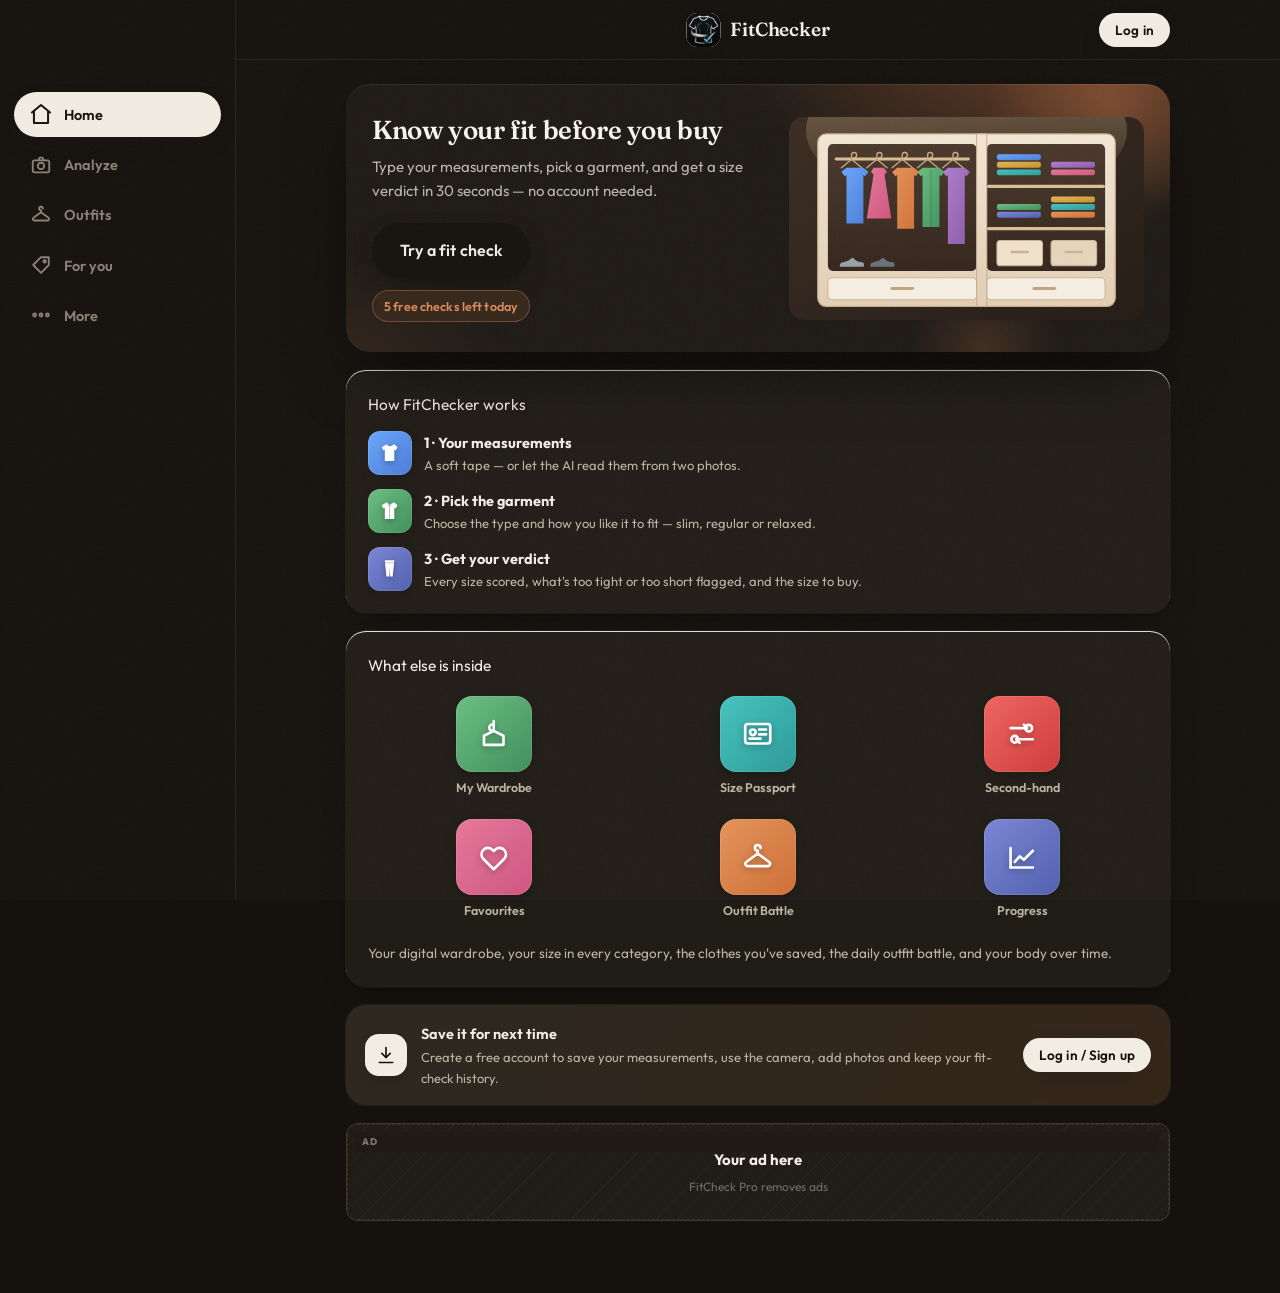
==== commit 5e5155a8: "Judge second-hand listings, and learn sizes from the closet Two loops that never closed.  SECOND-HAN" ====
--- a/index.html
+++ b/index.html
@@ -61,8 +61,8 @@
   <link rel="preconnect" href="https://fonts.googleapis.com">
   <link rel="preconnect" href="https://fonts.gstatic.com" crossorigin>
   <link href="https://fonts.googleapis.com/css2?family=Fraunces:opsz,wght@9..144,500;9..144,600;9..144,700&family=Outfit:wght@400;500;600;700&display=swap" rel="stylesheet">
-  <link rel="stylesheet" href="css/styles.css?v=63">
-  <link rel="stylesheet" href="css/money.css?v=63">
+  <link rel="stylesheet" href="css/styles.css?v=65">
+  <link rel="stylesheet" href="css/money.css?v=65">
 </head>
 <body>
 
@@ -127,30 +127,32 @@
   <div id="modal-root"></div>
   <div id="toast-root" aria-live="polite"></div>
 
-  <script src="js/i18n.js?v=63"></script>
-  <script src="js/storage.js?v=63"></script>
-  <script src="js/auth.js?v=63"></script>
-  <script src="js/fit-engine.js?v=63"></script>
-  <script src="js/brands.js?v=63"></script>
-  <script src="js/returns.js?v=63"></script>
-  <script src="js/sizecharts.js?v=63"></script>
-  <script src="js/camera.js?v=63"></script>
-  <script src="js/body-scan.js?v=63"></script>
-  <script src="js/wardrobe.js?v=63"></script>
-  <script src="js/cloud.js?v=63"></script>
-  <script src="js/recs.js?v=63"></script>
-  <script src="js/style-ai.js?v=63"></script>
-  <script src="js/colour-ai.js?v=63"></script>
-  <script src="js/app-config.js?v=63"></script>
-  <script src="js/account.js?v=63"></script>
-  <script src="js/monetize.js?v=63"></script>
-  <script src="js/affiliate.js?v=63"></script>
-  <script src="js/backup.js?v=63"></script>
-  <script src="js/family.js?v=63"></script>
-  <script src="js/ads.js?v=63"></script>
-  <script src="js/capture.js?v=63"></script>
-  <script src="js/remind.js?v=63"></script>
-  <script src="js/analytics.js?v=63"></script>
-  <script src="js/app.js?v=63"></script>
+  <script src="js/i18n.js?v=65"></script>
+  <script src="js/storage.js?v=65"></script>
+  <script src="js/auth.js?v=65"></script>
+  <script src="js/fit-engine.js?v=65"></script>
+  <script src="js/fit-feedback.js?v=65"></script>
+  <script src="js/resale.js?v=65"></script>
+  <script src="js/brands.js?v=65"></script>
+  <script src="js/returns.js?v=65"></script>
+  <script src="js/sizecharts.js?v=65"></script>
+  <script src="js/camera.js?v=65"></script>
+  <script src="js/body-scan.js?v=65"></script>
+  <script src="js/wardrobe.js?v=65"></script>
+  <script src="js/cloud.js?v=65"></script>
+  <script src="js/recs.js?v=65"></script>
+  <script src="js/style-ai.js?v=65"></script>
+  <script src="js/colour-ai.js?v=65"></script>
+  <script src="js/app-config.js?v=65"></script>
+  <script src="js/account.js?v=65"></script>
+  <script src="js/monetize.js?v=65"></script>
+  <script src="js/affiliate.js?v=65"></script>
+  <script src="js/backup.js?v=65"></script>
+  <script src="js/family.js?v=65"></script>
+  <script src="js/ads.js?v=65"></script>
+  <script src="js/capture.js?v=65"></script>
+  <script src="js/remind.js?v=65"></script>
+  <script src="js/analytics.js?v=65"></script>
+  <script src="js/app.js?v=65"></script>
 </body>
 </html>
--- a/css/styles.css
+++ b/css/styles.css
@@ -24,10 +24,13 @@
   /* warm-tinted semantics */
   --good: #4a7c59;
   --good-soft: #e9f0e7;
+  --good-ink: #2f4f38;
   --warn: #b7791f;
   --warn-soft: #f7eedc;
+  --warn-ink: #6b4a13;
   --bad: #b23b2e;
   --bad-soft: #f8e7e3;
+  --bad-ink: #7d281e;
   --info: #5b6b8c;
   --info-soft: #e9edf4;
 
@@ -752,9 +755,71 @@
   gap: 10px;
   align-items: flex-start;
 }
-.reco-banner.good { background: var(--good-soft); color: #2f4f38; }
-.reco-banner.warn { background: var(--warn-soft); color: #6b4a13; }
+/* Ink colors are tokens, not literals: these two were hardcoded dark
+   green and dark brown, which in dark mode painted the single most
+   important sentence on the results page onto a near-identical dark
+   background. */
+.reco-banner.good { background: var(--good-soft); color: var(--good-ink); }
+.reco-banner.warn { background: var(--warn-soft); color: var(--warn-ink); }
 .reco-banner svg { width: 19px; height: 19px; flex-shrink: 0; margin-top: 2px; }
+
+/* The size as it is printed on the tag: US/UK/EU, collar, W x L. */
+.size-chips { display: flex; flex-wrap: wrap; gap: 8px; }
+.size-chip {
+  display: inline-flex;
+  align-items: baseline;
+  gap: 6px;
+  padding: 6px 11px;
+  border-radius: 999px;
+  border: 1px solid var(--border);
+  background: var(--surface-2);
+  font-size: 14px;
+  font-weight: 600;
+  white-space: nowrap;
+}
+.size-chip-k {
+  font-size: 11px;
+  font-weight: 700;
+  letter-spacing: 0.05em;
+  text-transform: uppercase;
+  color: var(--text-3);
+}
+.size-chip-lead {
+  border-color: var(--accent);
+  background: var(--accent-soft);
+}
+
+/* "Did it actually fit?" */
+.fb-row { display: flex; flex-wrap: wrap; gap: 10px; }
+.fb-btn { flex: 1 1 auto; min-width: 120px; }
+
+/* Brand + size on a wardrobe item. */
+.item-label { font-size: 14px; margin: 8px 0 0; }
+.item-label .linklike { margin-left: 8px; font-size: 13px; }
+
+/* Second-hand verdict. */
+.rs-verdict {
+  display: flex;
+  align-items: center;
+  gap: 14px;
+  padding: 16px;
+  border-radius: var(--radius-sm);
+  background: var(--surface-2);
+}
+.rs-verdict.tone-good { background: var(--good-soft); color: var(--good-ink); }
+.rs-verdict.tone-warn { background: var(--warn-soft); color: var(--warn-ink); }
+.rs-verdict.tone-bad  { background: var(--bad-soft);  color: var(--bad-ink); }
+.rs-score {
+  font-family: Fraunces, Georgia, serif;
+  font-size: 34px;
+  font-weight: 700;
+  line-height: 1;
+  flex-shrink: 0;
+}
+.rs-line { font-size: 15.5px; font-weight: 600; }
+@media (max-width: 380px) {
+  .rs-verdict { flex-direction: column; align-items: flex-start; gap: 8px; }
+}
 
 .zone-list { display: flex; flex-direction: column; gap: 10px; }
 
@@ -1827,9 +1892,9 @@
   --primary-soft: #2d2820;
   --accent: #d98a5c;
   --accent-soft: #35261a;
-  --good: #7cc091;  --good-soft: #203426;
-  --warn: #d9a441;  --warn-soft: #382d16;
-  --bad: #e58175;   --bad-soft: #3c211c;
+  --good: #7cc091;  --good-soft: #203426;  --good-ink: #a8d9b8;
+  --warn: #d9a441;  --warn-soft: #382d16;  --warn-ink: #e8c37a;
+  --bad: #e58175;   --bad-soft: #3c211c;   --bad-ink: #f0b3aa;
   --info: #97a9cf;  --info-soft: #222b3b;
   --shadow: 0 1px 2px rgba(0,0,0,.45), 0 12px 32px -14px rgba(0,0,0,.6);
   --shadow-lg: 0 24px 70px -18px rgba(0,0,0,.8);
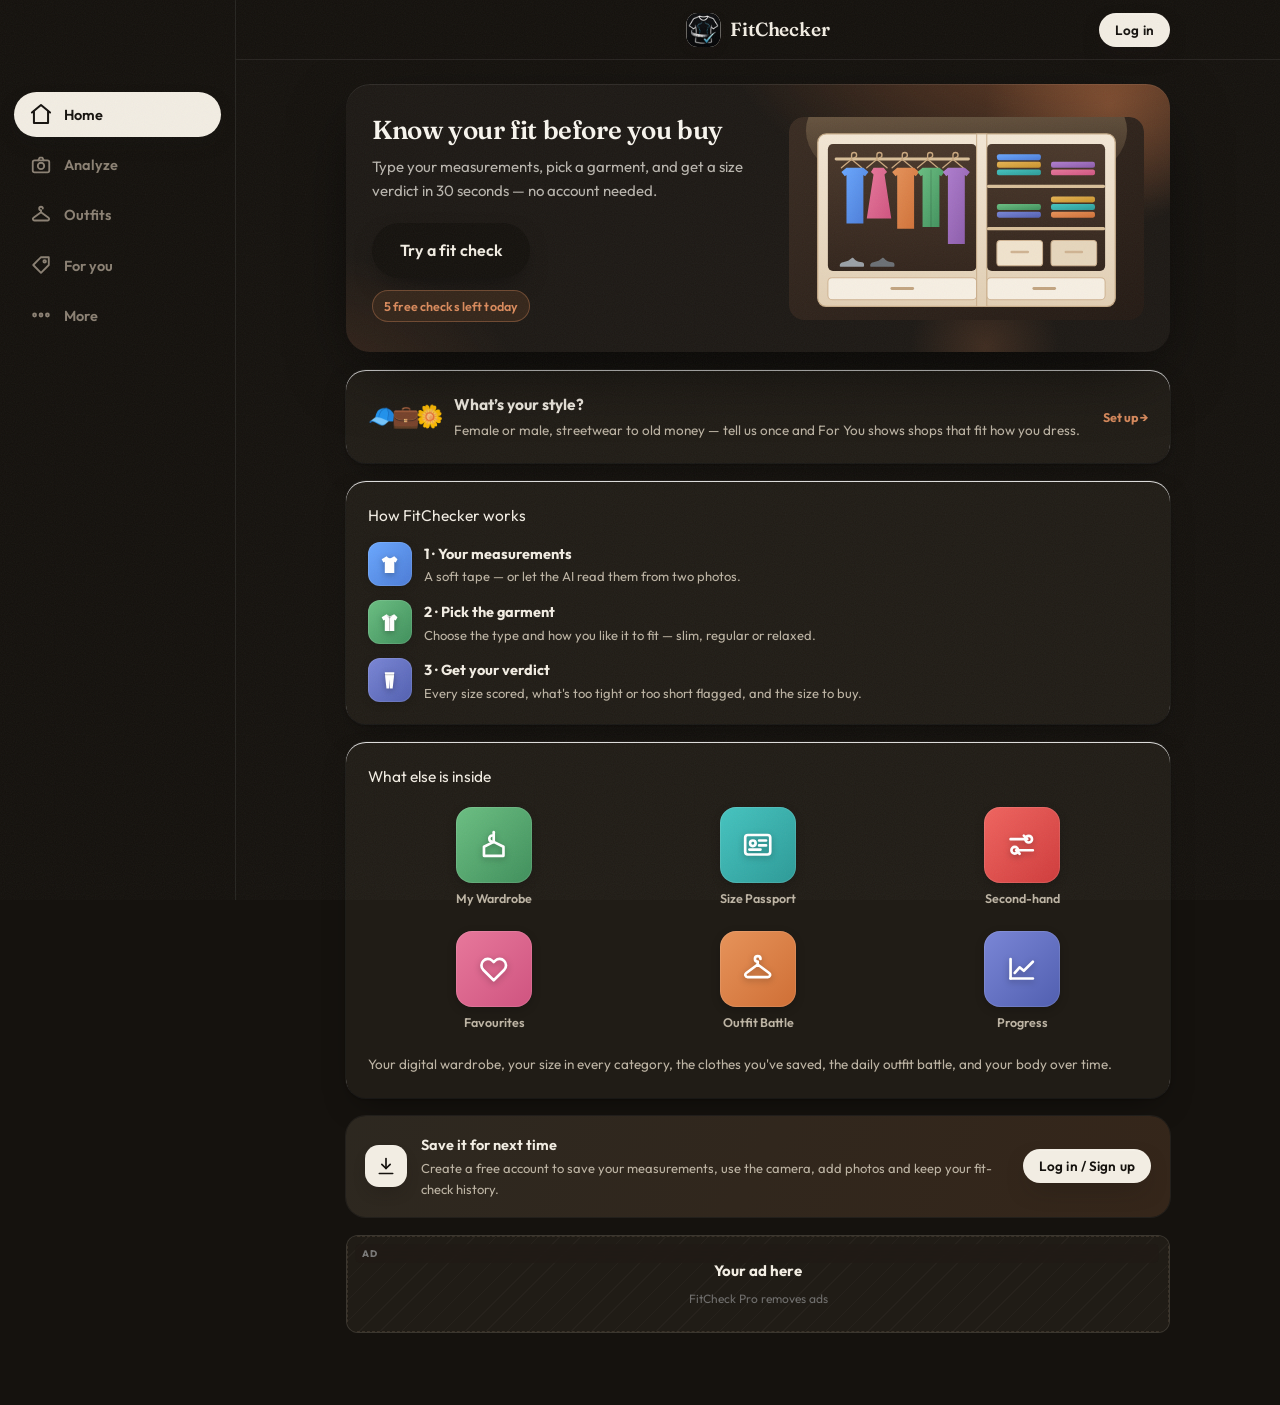
==== commit ee0bac9e: "Let people choose female or male, their style niches and budget, and shop by them For You used to be" ====
--- a/index.html
+++ b/index.html
@@ -61,8 +61,8 @@
   <link rel="preconnect" href="https://fonts.googleapis.com">
   <link rel="preconnect" href="https://fonts.gstatic.com" crossorigin>
   <link href="https://fonts.googleapis.com/css2?family=Fraunces:opsz,wght@9..144,500;9..144,600;9..144,700&family=Outfit:wght@400;500;600;700&display=swap" rel="stylesheet">
-  <link rel="stylesheet" href="css/styles.css?v=65">
-  <link rel="stylesheet" href="css/money.css?v=65">
+  <link rel="stylesheet" href="css/styles.css?v=68">
+  <link rel="stylesheet" href="css/money.css?v=68">
 </head>
 <body>
 
@@ -127,32 +127,35 @@
   <div id="modal-root"></div>
   <div id="toast-root" aria-live="polite"></div>
 
-  <script src="js/i18n.js?v=65"></script>
-  <script src="js/storage.js?v=65"></script>
-  <script src="js/auth.js?v=65"></script>
-  <script src="js/fit-engine.js?v=65"></script>
-  <script src="js/fit-feedback.js?v=65"></script>
-  <script src="js/resale.js?v=65"></script>
-  <script src="js/brands.js?v=65"></script>
-  <script src="js/returns.js?v=65"></script>
-  <script src="js/sizecharts.js?v=65"></script>
-  <script src="js/camera.js?v=65"></script>
-  <script src="js/body-scan.js?v=65"></script>
-  <script src="js/wardrobe.js?v=65"></script>
-  <script src="js/cloud.js?v=65"></script>
-  <script src="js/recs.js?v=65"></script>
-  <script src="js/style-ai.js?v=65"></script>
-  <script src="js/colour-ai.js?v=65"></script>
-  <script src="js/app-config.js?v=65"></script>
-  <script src="js/account.js?v=65"></script>
-  <script src="js/monetize.js?v=65"></script>
-  <script src="js/affiliate.js?v=65"></script>
-  <script src="js/backup.js?v=65"></script>
-  <script src="js/family.js?v=65"></script>
-  <script src="js/ads.js?v=65"></script>
-  <script src="js/capture.js?v=65"></script>
-  <script src="js/remind.js?v=65"></script>
-  <script src="js/analytics.js?v=65"></script>
-  <script src="js/app.js?v=65"></script>
+  <script src="js/i18n.js?v=68"></script>
+  <script src="js/storage.js?v=68"></script>
+  <script src="js/auth.js?v=68"></script>
+  <script src="js/fit-engine.js?v=68"></script>
+  <script src="js/staleness.js?v=68"></script>
+  <script src="js/fit-feedback.js?v=68"></script>
+  <script src="js/resale.js?v=68"></script>
+  <script src="js/brands.js?v=68"></script>
+  <script src="js/returns.js?v=68"></script>
+  <script src="js/sizecharts.js?v=68"></script>
+  <script src="js/camera.js?v=68"></script>
+  <script src="js/body-scan.js?v=68"></script>
+  <script src="js/wardrobe.js?v=68"></script>
+  <script src="js/wearlog.js?v=68"></script>
+  <script src="js/cloud.js?v=68"></script>
+  <script src="js/recs.js?v=68"></script>
+  <script src="js/style-profile.js?v=68"></script>
+  <script src="js/style-ai.js?v=68"></script>
+  <script src="js/colour-ai.js?v=68"></script>
+  <script src="js/app-config.js?v=68"></script>
+  <script src="js/account.js?v=68"></script>
+  <script src="js/monetize.js?v=68"></script>
+  <script src="js/affiliate.js?v=68"></script>
+  <script src="js/backup.js?v=68"></script>
+  <script src="js/family.js?v=68"></script>
+  <script src="js/ads.js?v=68"></script>
+  <script src="js/capture.js?v=68"></script>
+  <script src="js/remind.js?v=68"></script>
+  <script src="js/analytics.js?v=68"></script>
+  <script src="js/app.js?v=68"></script>
 </body>
 </html>
--- a/css/styles.css
+++ b/css/styles.css
@@ -792,6 +792,70 @@
 /* "Did it actually fit?" */
 .fb-row { display: flex; flex-wrap: wrap; gap: 10px; }
 .fb-btn { flex: 1 1 auto; min-width: 120px; }
+
+/* ---------- today's outfit (daily check-in) ---------- */
+.today-head { display: flex; align-items: center; justify-content: space-between; gap: 10px; flex-wrap: wrap; }
+.today-foot { display: flex; align-items: center; justify-content: space-between; gap: 10px; margin-top: 10px; }
+.today-insight { display: flex; gap: 9px; align-items: flex-start; margin-top: 14px; padding: 10px 12px; border-radius: var(--radius-sm); background: var(--accent-soft); color: var(--text); font-size: 13.5px; line-height: 1.45; }
+.today-insight > span:first-child { flex-shrink: 0; }
+.today-label { font-size: 12px; font-weight: 700; letter-spacing: .06em; text-transform: uppercase; color: var(--text-3); margin-bottom: 4px; }
+.today-label .muted { text-transform: none; letter-spacing: 0; font-weight: 500; margin-left: 4px; }
+.wear-pick { position: relative; }
+.wear-pick.on { outline: 2.5px solid var(--accent); outline-offset: 2px; }
+.wear-pick.on::after { content: '✓'; position: absolute; top: 8px; right: 8px; width: 24px; height: 24px; border-radius: 50%; background: var(--accent); color: #fff; font-weight: 700; font-size: 13px; display: grid; place-items: center; }
+.wear-last { position: absolute; top: 8px; left: 8px; font-size: 10.5px; font-weight: 700; padding: 2px 7px; border-radius: 999px; background: color-mix(in srgb, var(--surface) 88%, transparent); color: var(--text-2); }
+.wear-fit-row { padding: 10px 0; border-bottom: 1px solid var(--border); }
+.wear-fit-row:last-of-type { border-bottom: none; }
+.wear-fit-name { display: block; font-weight: 600; font-size: 14px; margin-bottom: 7px; }
+.chip.chip-sm { padding: 5px 11px; font-size: 12.5px; }
+.today-remind { display: block; margin: 12px auto 0; padding: 0; background: none; border: none; font: inherit; font-size: 13px; font-weight: 600; color: var(--text-2); text-decoration: underline; text-underline-offset: 3px; cursor: pointer; }
+p.today-remind { text-decoration: none; cursor: default; text-align: center; }
+
+/* ---------- style profile ---------- */
+.style-step { display: flex; align-items: center; gap: 10px; flex-wrap: wrap; font-weight: 700; font-size: 16px; margin-bottom: 14px; }
+.style-step .muted { font-weight: 500; }
+.style-num { width: 26px; height: 26px; flex-shrink: 0; display: grid; place-items: center; border-radius: 50%; background: var(--text); color: var(--bg); font-size: 13px; font-weight: 700; }
+.gender-grid { display: grid; grid-template-columns: repeat(3, 1fr); gap: 10px; }
+.gender-opt, .style-opt { font: inherit; color: var(--text); cursor: pointer; background: var(--surface); border: 1.5px solid var(--border); border-radius: var(--radius-sm); transition: border-color .15s, background .15s, transform .15s; }
+.gender-opt:hover, .style-opt:hover { transform: translateY(-1px); border-color: var(--text-3); }
+.gender-opt.on, .style-opt.on { border-color: var(--accent); background: var(--accent-soft); }
+.gender-opt { display: flex; flex-direction: column; align-items: center; gap: 5px; padding: 16px 8px; text-align: center; }
+.gender-e { font-size: 28px; line-height: 1; }
+.gender-l { font-weight: 700; font-size: 14.5px; }
+.gender-s { font-size: 11.5px; line-height: 1.3; color: var(--text-2); }
+.style-grid { display: grid; grid-template-columns: repeat(2, 1fr); gap: 10px; }
+.style-opt { position: relative; display: flex; flex-direction: column; align-items: flex-start; gap: 3px; padding: 13px 12px; text-align: left; }
+.style-e { font-size: 22px; line-height: 1; margin-bottom: 2px; }
+.style-l { font-weight: 700; font-size: 14px; padding-right: 22px; }
+.style-s { font-size: 12px; line-height: 1.35; color: var(--text-2); }
+.style-rank { position: absolute; top: 8px; right: 8px; width: 22px; height: 22px; display: grid; place-items: center; border-radius: 50%; background: var(--accent); color: #fff; font-size: 12px; font-weight: 700; }
+.style-summary { display: flex; align-items: center; justify-content: space-between; gap: 10px; flex-wrap: wrap; margin-top: 12px; padding: 10px 12px; border-radius: var(--radius-sm); background: var(--surface-2); font-size: 13.5px; font-weight: 600; }
+.style-summary a { font-weight: 700; white-space: nowrap; }
+.style-promo { display: flex; align-items: center; gap: 14px; text-decoration: none; color: inherit; }
+.style-promo-e { font-size: 22px; letter-spacing: -3px; flex-shrink: 0; }
+.style-promo-body { display: flex; flex-direction: column; gap: 3px; flex: 1; min-width: 0; }
+.rec-why { display: block; margin: 2px 0 3px; font-size: 10.5px; font-weight: 700; letter-spacing: .05em; text-transform: uppercase; color: var(--accent); }
+@media (max-width: 360px) { .gender-grid, .style-grid { grid-template-columns: 1fr; } }
+
+/* Ageing measurements. Loud enough to be read, quiet enough that
+   somebody six months out doesn't feel told off. */
+.stale-note {
+  display: flex;
+  flex-wrap: wrap;
+  align-items: center;
+  gap: 10px;
+  margin-top: 14px;
+  padding: 12px 14px;
+  border-radius: var(--radius-sm);
+  font-size: 14px;
+  line-height: 1.45;
+}
+.stale-note span { flex: 1 1 200px; }
+.stale-note.tone-warn { background: var(--warn-soft); color: var(--warn-ink); }
+.stale-note.tone-bad  { background: var(--bad-soft);  color: var(--bad-ink); }
+
+.sub.age-ageing, .sub.age-stale, .sub.age-unknown { color: var(--warn); font-weight: 600; }
+.sub.age-stale { color: var(--bad); }
 
 /* Brand + size on a wardrobe item. */
 .item-label { font-size: 14px; margin: 8px 0 0; }
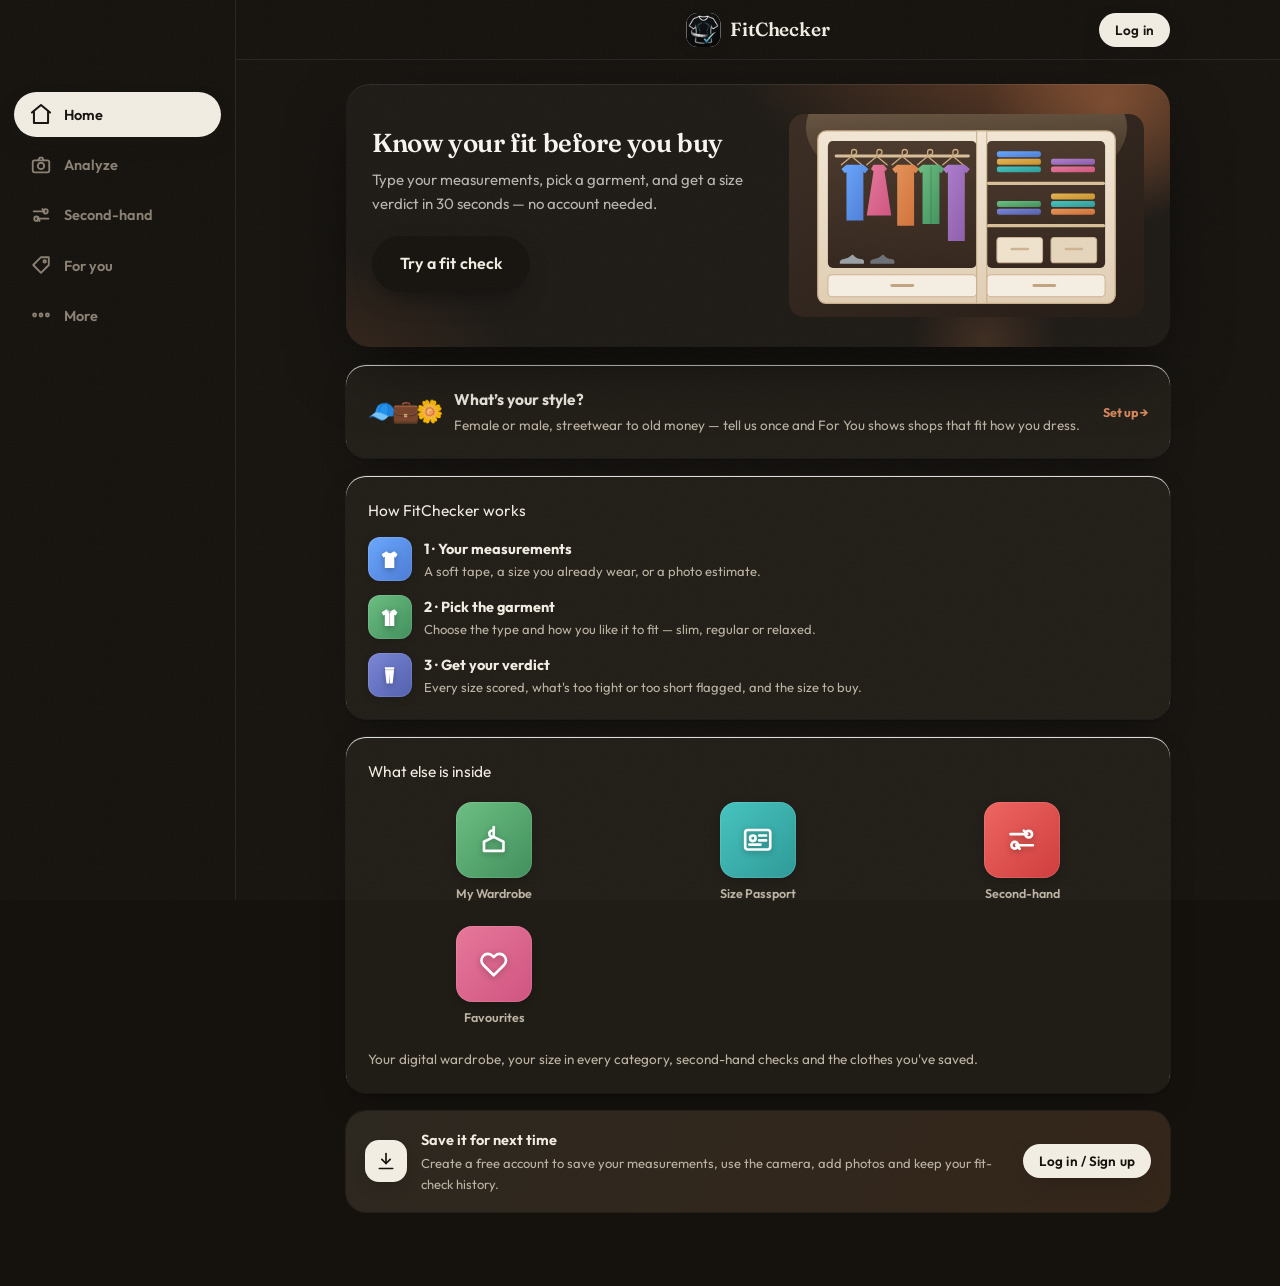
==== commit 5af7a91d: "Turn off the fake paywall, hide empty screens, and stop overclaiming Money. There is no checkout and" ====
--- a/index.html
+++ b/index.html
@@ -8,7 +8,7 @@
      copy of the app; this clears every cache + unregisters the worker
      once per release tag, then reloads clean. Runs before anything else. */
   (function () {
-    var TAG = 'fc-heal-63';
+    var TAG = 'fc-heal-64';
     try { if (localStorage.getItem('fc-heal') === TAG) return; } catch (e) { return; }
     var finish = function () {
       try { localStorage.setItem('fc-heal', TAG); } catch (e) {}
@@ -61,8 +61,8 @@
   <link rel="preconnect" href="https://fonts.googleapis.com">
   <link rel="preconnect" href="https://fonts.gstatic.com" crossorigin>
   <link href="https://fonts.googleapis.com/css2?family=Fraunces:opsz,wght@9..144,500;9..144,600;9..144,700&family=Outfit:wght@400;500;600;700&display=swap" rel="stylesheet">
-  <link rel="stylesheet" href="css/styles.css?v=68">
-  <link rel="stylesheet" href="css/money.css?v=68">
+  <link rel="stylesheet" href="css/styles.css?v=70">
+  <link rel="stylesheet" href="css/money.css?v=70">
 </head>
 <body>
 
@@ -108,9 +108,13 @@
         <svg viewBox="0 0 24 24" fill="none" stroke="currentColor" stroke-width="2" stroke-linecap="round" stroke-linejoin="round"><rect x="3" y="7" width="18" height="13" rx="2"/><path d="m9 7 1.5-3h3L15 7"/><circle cx="12" cy="13" r="3.5"/></svg>
         <span>Analyze</span>
       </a>
-      <a href="#/outfits" data-nav="outfits">
-        <svg viewBox="0 0 24 24" fill="none" stroke="currentColor" stroke-width="2" stroke-linecap="round" stroke-linejoin="round"><path d="M12 7a2 2 0 1 1 2-2"/><path d="M12 7v2"/><path d="m12 9 8.2 6.1a1.6 1.6 0 0 1-1 2.9H4.8a1.6 1.6 0 0 1-1-2.9L12 9Z"/></svg>
-        <span>Outfits</span>
+      <!-- Second-hand is the one question no shop answers for you: no
+           returns, and the seller's own measurements are right there.
+           The Outfits community tab goes back here once it has content
+           (APP_CONFIG.features.community). -->
+      <a href="#/resale" data-nav="resale">
+        <svg viewBox="0 0 24 24" fill="none" stroke="currentColor" stroke-width="2" stroke-linecap="round" stroke-linejoin="round"><path d="M4 8h12l-2.5-2.5"/><path d="M20 16H8l2.5 2.5"/><circle cx="17" cy="8" r="2.4"/><circle cx="7" cy="16" r="2.4"/></svg>
+        <span>Second-hand</span>
       </a>
       <a href="#/foryou" data-nav="foryou">
         <svg viewBox="0 0 24 24" fill="none" stroke="currentColor" stroke-width="2" stroke-linecap="round" stroke-linejoin="round"><path d="M3.5 12 12 3.5h8.5V12L12 20.5 3.5 12Z"/><circle cx="16" cy="8" r="1.4"/></svg>
@@ -127,35 +131,37 @@
   <div id="modal-root"></div>
   <div id="toast-root" aria-live="polite"></div>
 
-  <script src="js/i18n.js?v=68"></script>
-  <script src="js/storage.js?v=68"></script>
-  <script src="js/auth.js?v=68"></script>
-  <script src="js/fit-engine.js?v=68"></script>
-  <script src="js/staleness.js?v=68"></script>
-  <script src="js/fit-feedback.js?v=68"></script>
-  <script src="js/resale.js?v=68"></script>
-  <script src="js/brands.js?v=68"></script>
-  <script src="js/returns.js?v=68"></script>
-  <script src="js/sizecharts.js?v=68"></script>
-  <script src="js/camera.js?v=68"></script>
-  <script src="js/body-scan.js?v=68"></script>
-  <script src="js/wardrobe.js?v=68"></script>
-  <script src="js/wearlog.js?v=68"></script>
-  <script src="js/cloud.js?v=68"></script>
-  <script src="js/recs.js?v=68"></script>
-  <script src="js/style-profile.js?v=68"></script>
-  <script src="js/style-ai.js?v=68"></script>
-  <script src="js/colour-ai.js?v=68"></script>
-  <script src="js/app-config.js?v=68"></script>
-  <script src="js/account.js?v=68"></script>
-  <script src="js/monetize.js?v=68"></script>
-  <script src="js/affiliate.js?v=68"></script>
-  <script src="js/backup.js?v=68"></script>
-  <script src="js/family.js?v=68"></script>
-  <script src="js/ads.js?v=68"></script>
-  <script src="js/capture.js?v=68"></script>
-  <script src="js/remind.js?v=68"></script>
-  <script src="js/analytics.js?v=68"></script>
-  <script src="js/app.js?v=68"></script>
+  <script src="js/i18n.js?v=70"></script>
+  <script src="js/storage.js?v=70"></script>
+  <script src="js/auth.js?v=70"></script>
+  <script src="js/fit-engine.js?v=70"></script>
+  <script src="js/staleness.js?v=70"></script>
+  <script src="js/fit-feedback.js?v=70"></script>
+  <script src="js/resale.js?v=70"></script>
+  <script src="js/brands.js?v=70"></script>
+  <script src="js/quickstart.js?v=70"></script>
+  <script src="js/returns.js?v=70"></script>
+  <script src="js/sizecharts.js?v=70"></script>
+  <script src="js/camera.js?v=70"></script>
+  <script src="js/body-scan.js?v=70"></script>
+  <script src="js/wardrobe.js?v=70"></script>
+  <script src="js/wearlog.js?v=70"></script>
+  <script src="js/cloud.js?v=70"></script>
+  <script src="js/recs.js?v=70"></script>
+  <script src="js/style-profile.js?v=70"></script>
+  <script src="js/buy-guide.js?v=70"></script>
+  <script src="js/style-ai.js?v=70"></script>
+  <script src="js/colour-ai.js?v=70"></script>
+  <script src="js/app-config.js?v=70"></script>
+  <script src="js/account.js?v=70"></script>
+  <script src="js/monetize.js?v=70"></script>
+  <script src="js/affiliate.js?v=70"></script>
+  <script src="js/backup.js?v=70"></script>
+  <script src="js/family.js?v=70"></script>
+  <script src="js/ads.js?v=70"></script>
+  <script src="js/capture.js?v=70"></script>
+  <script src="js/remind.js?v=70"></script>
+  <script src="js/analytics.js?v=70"></script>
+  <script src="js/app.js?v=70"></script>
 </body>
 </html>
--- a/css/styles.css
+++ b/css/styles.css
@@ -837,6 +837,19 @@
 .rec-why { display: block; margin: 2px 0 3px; font-size: 10.5px; font-weight: 700; letter-spacing: .05em; text-transform: uppercase; color: var(--accent); }
 @media (max-width: 360px) { .gender-grid, .style-grid { grid-template-columns: 1fr; } }
 
+/* ---------- what to buy ---------- */
+.guide-list { display: flex; flex-direction: column; gap: 14px; }
+.guide-item { padding-bottom: 14px; border-bottom: 1px solid var(--border); }
+.guide-item:last-child { padding-bottom: 0; border-bottom: none; }
+.guide-head { display: flex; align-items: baseline; justify-content: space-between; gap: 10px; flex-wrap: wrap; margin-bottom: 3px; }
+.guide-head strong { font-size: 15px; }
+.guide-size { font-size: 11px; font-weight: 700; letter-spacing: .04em; text-transform: uppercase; color: var(--good); background: var(--good-soft); padding: 3px 8px; border-radius: 999px; white-space: nowrap; }
+.guide-shops { display: flex; flex-wrap: wrap; gap: 8px; margin-top: 9px; }
+.guide-shop { display: inline-flex; align-items: center; gap: 5px; padding: 6px 12px; border: 1px solid var(--border); border-radius: 999px; background: var(--surface); color: var(--text); font-size: 13px; font-weight: 600; text-decoration: none; transition: border-color .15s, transform .15s; }
+.guide-shop:hover { border-color: var(--text-3); transform: translateY(-1px); }
+.guide-shop span { font-size: 11px; font-weight: 500; color: var(--text-3); }
+.guide-more { display: block; margin-top: 14px; font-size: 14px; font-weight: 700; }
+
 /* Ageing measurements. Loud enough to be read, quiet enough that
    somebody six months out doesn't feel told off. */
 .stale-note {
@@ -1045,6 +1058,7 @@
 .scan-cta-title { font-weight: 600; font-size: 14.5px; }
 .scan-cta-sub { font-size: 12.5px; color: var(--text-2); }
 .scan-cta .btn { flex: 0 0 auto; }
+.scan-cta-btns { display: flex; flex-wrap: wrap; gap: 8px; margin-top: 10px; }
 
 .scan-modal { max-width: 480px; max-height: 88vh; overflow-y: auto; }
 
